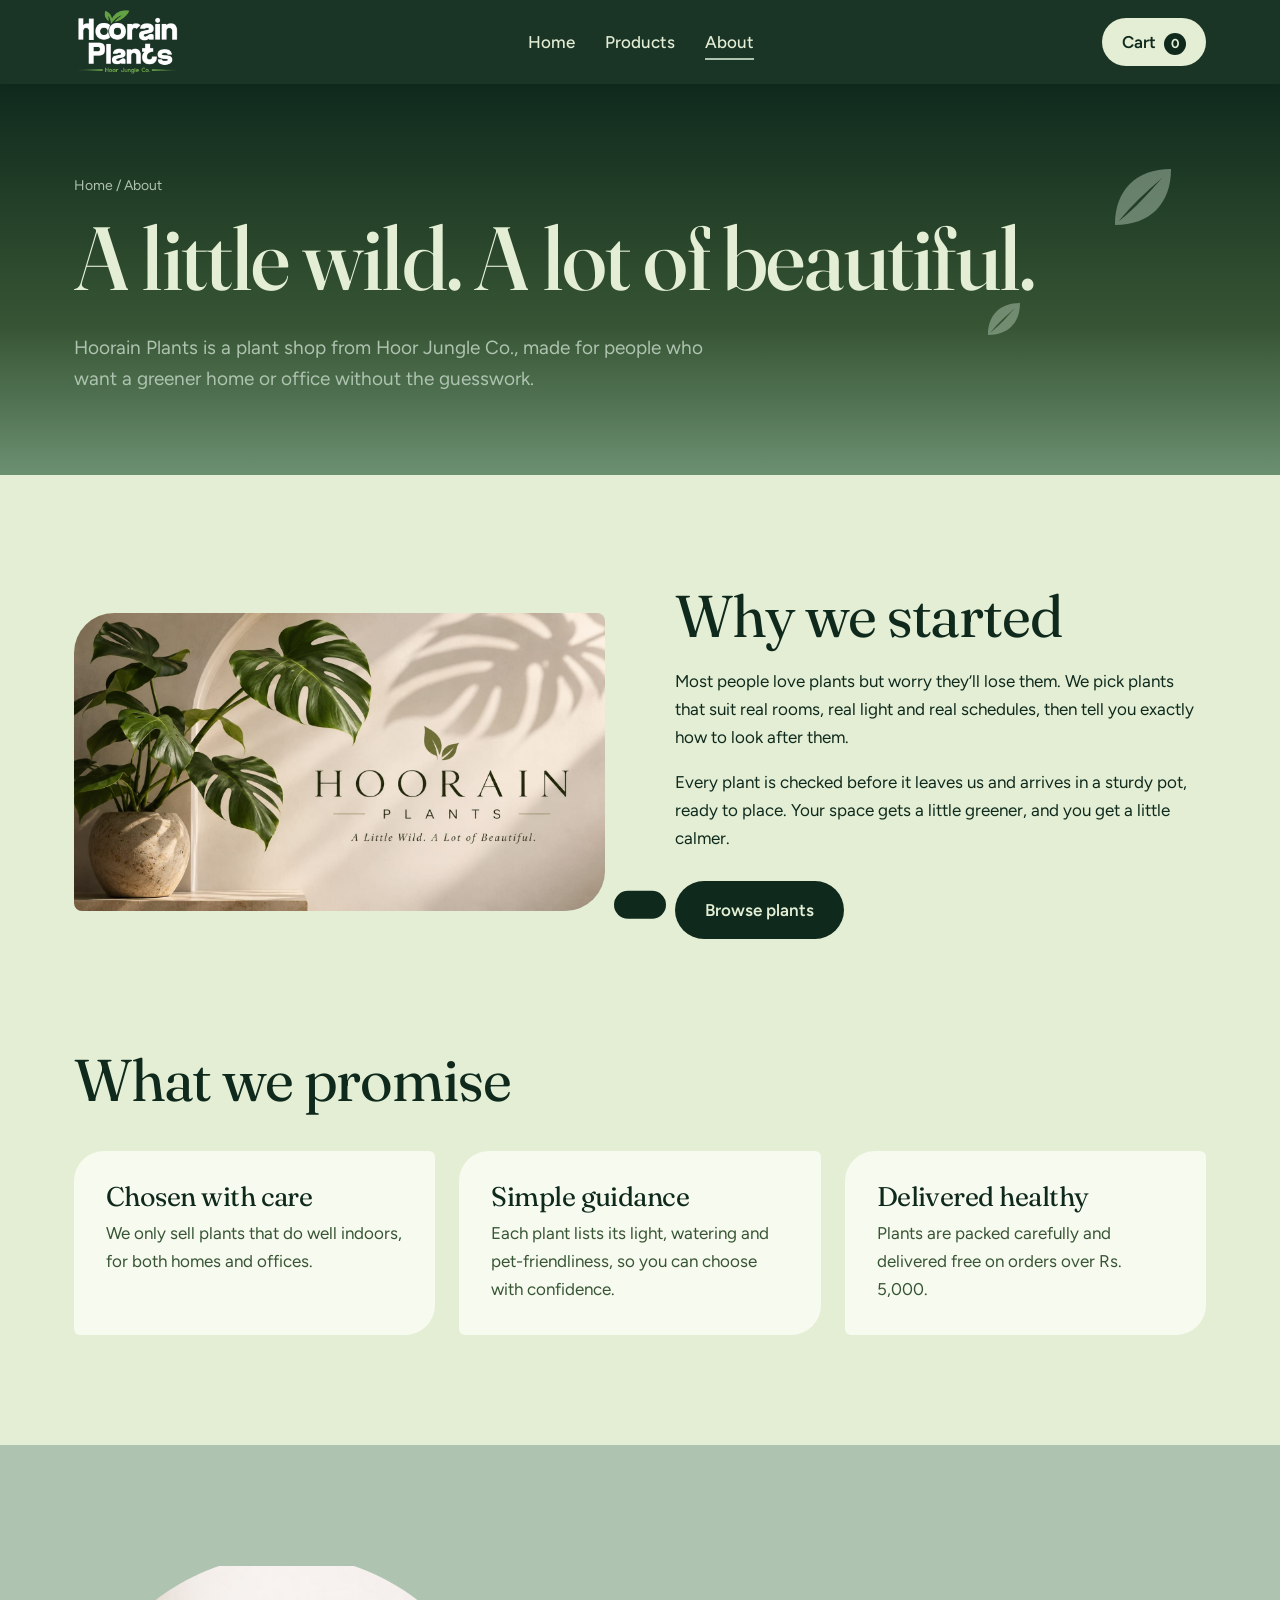
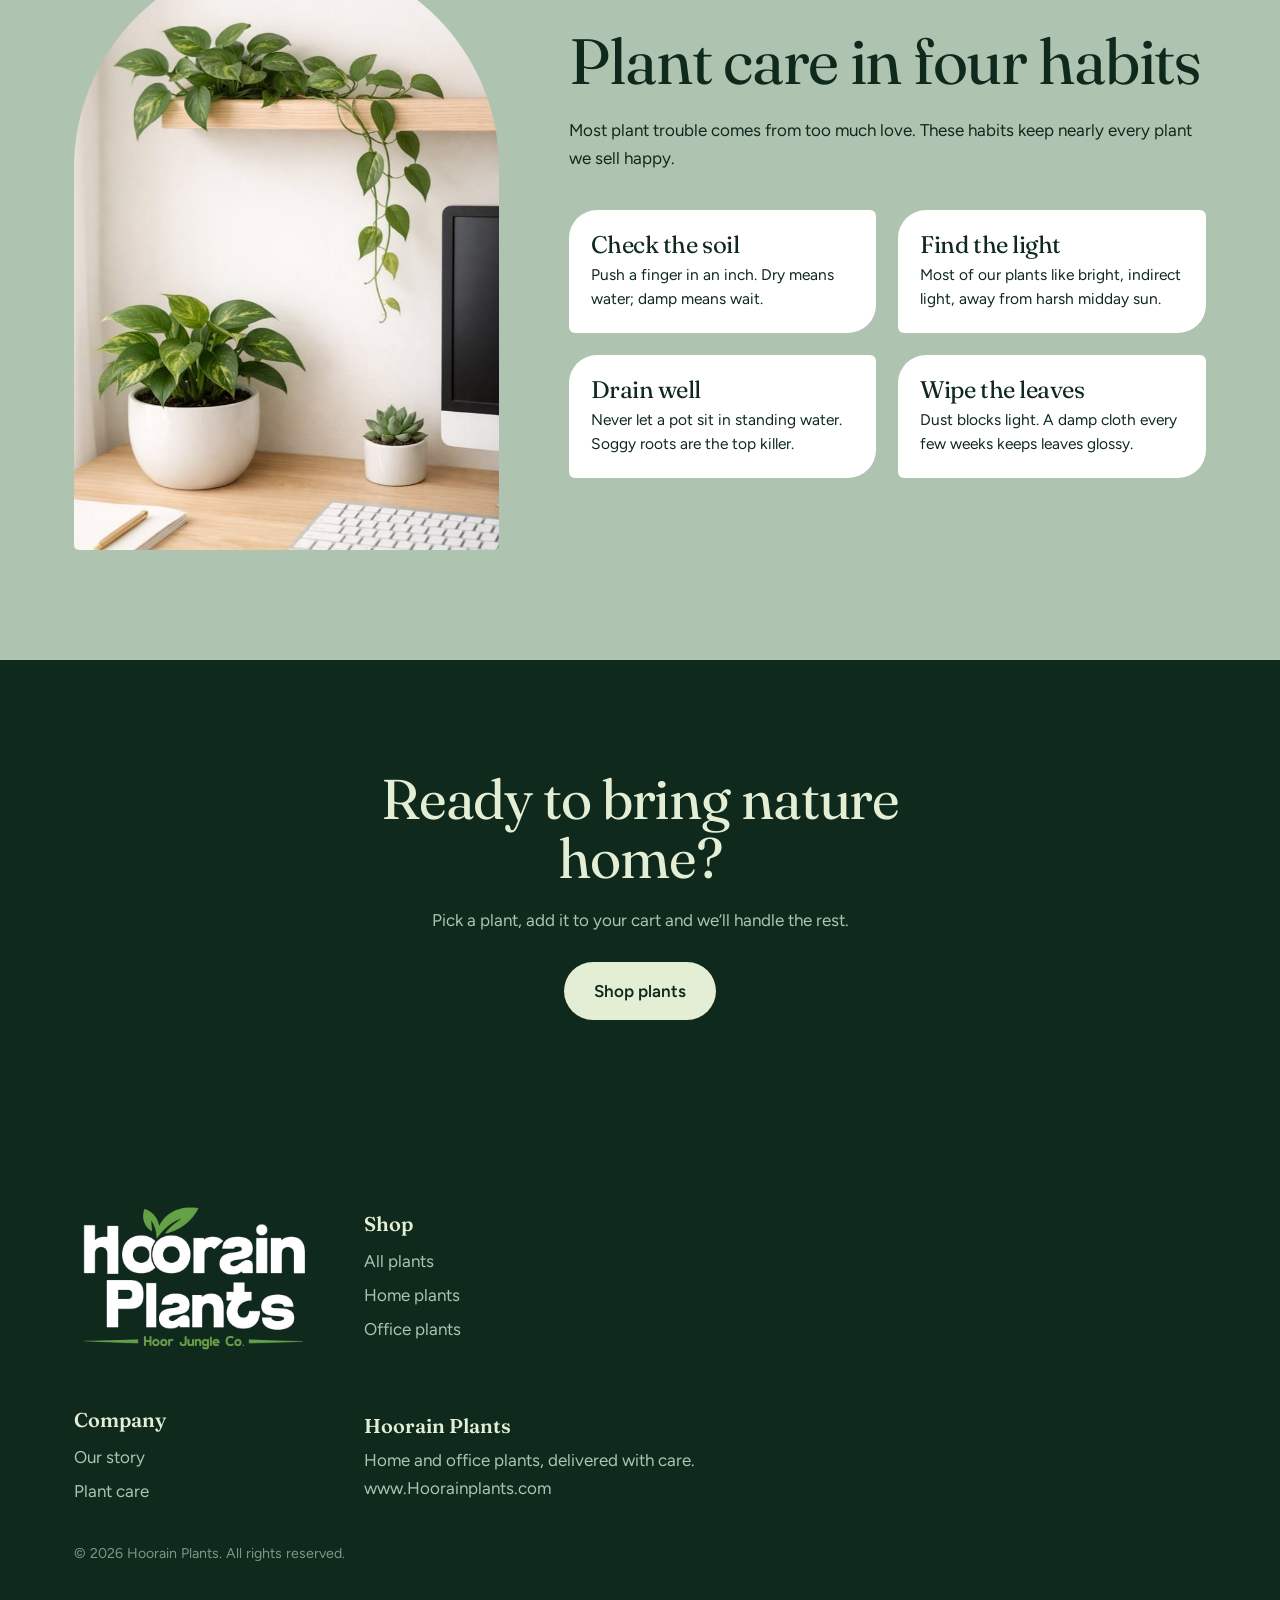
==== about.html @ 61add474 "Something something" ====
<!DOCTYPE html>
<html lang="en"><head><meta charset="utf-8"><meta name="viewport" content="width=device-width, initial-scale=1">
<title>About – Hoorain Plants</title><meta name="description" content="Hoorain Plants sells beautiful home and office plants. A little wild, a lot of beautiful.">
<link rel="preconnect" href="https://fonts.googleapis.com"><link href="https://fonts.googleapis.com/css2?family=Fraunces:ital,opsz,wght@0,9..144,400;0,9..144,600;1,9..144,400;1,9..144,500&family=Figtree:wght@400;500;600&display=swap" rel="stylesheet">
<link rel="icon" href="images/favicon.png"><link rel="stylesheet" href="css/style.css"></head><body>
<svg width="0" height="0" style="position:absolute"><symbol id="lf" viewBox="0 0 40 40"><path fill="currentColor" fill-rule="evenodd" d="M4 36C4 16 16 4 36 4c0 20-12 32-32 32zM6 34C14 24 22 17 31 9c-8 9-15 17-25 25z"/></symbol></svg>
<nav><div class="wrap"><a class="logo" href="index.html" aria-label="Hoorain Plants home"><img src="images/logo.png" alt="Hoorain Plants, Hoor Jungle Co."></a><div class="links"><a href="index.html">Home</a><a href="products.html">Products</a><a href="about.html" class=on>About</a></div><button class="cartbtn" id="cartBtn" aria-label="Open cart">Cart<b id="count">0</b></button></div></nav>
<header class="phead"><div class="wrap"><div class="crumb">Home / About</div><h1><span class="w"><span style="--i:0">A</span></span> <span class="w"><span style="--i:1">little</span></span> <span class="w"><span style="--i:2">wild.</span></span> <span class="w"><span style="--i:3">A</span></span> <span class="w"><span style="--i:4">lot</span></span> <span class="w"><span style="--i:5">of</span></span> <span class="w"><span style="--i:6">beautiful.</span></span></h1><p>Hoorain Plants is a plant shop from Hoor Jungle Co., made for people who want a greener home or office without the guesswork.</p><svg class="leaf" viewBox="0 0 40 40"><use href="#lf"/></svg><svg class="leaf" viewBox="0 0 40 40"><use href="#lf"/></svg></div></header>
<section><div class="wrap story"><img src="images/about-banner.jpg" alt="Monstera in a stone pot beside the Hoorain Plants wordmark"><div><h2>Why we started</h2><p>Most people love plants but worry they’ll lose them. We pick plants that suit real rooms, real light and real schedules, then tell you exactly how to look after them.</p><p>Every plant is checked before it leaves us and arrives in a sturdy pot, ready to place. Your space gets a little greener, and you get a little calmer.</p><a class="btn" href="products.html" style="margin-top:12px">Browse plants</a></div></div></section>
<section style="padding-top:0"><div class="wrap"><div class="sec-h"><h2>What we promise</h2></div><div class="vals"><div><h3>Chosen with care</h3><p>We only sell plants that do well indoors, for both homes and offices.</p></div><div><h3>Simple guidance</h3><p>Each plant lists its light, watering and pet-friendliness, so you can choose with confidence.</p></div><div><h3>Delivered healthy</h3><p>Plants are packed carefully and delivered free on orders over Rs. 5,000.</p></div></div></div></section>
<section class="why" id="care"><div class="wrap"><div class="tall"><img id="par" src="images/desk.jpg" alt="Trailing plant above a tidy desk"></div><div><h2>Plant care in four habits</h2><p>Most plant trouble comes from too much love. These habits keep nearly every plant we sell happy.</p>
<div class="fx"><div><h3>Check the soil</h3><p>Push a finger in an inch. Dry means water; damp means wait.</p></div><div><h3>Find the light</h3><p>Most of our plants like bright, indirect light, away from harsh midday sun.</p></div><div><h3>Drain well</h3><p>Never let a pot sit in standing water. Soggy roots are the top killer.</p></div><div><h3>Wipe the leaves</h3><p>Dust blocks light. A damp cloth every few weeks keeps leaves glossy.</p></div></div></div></div></section>
<section class="band"><div class="wrap"><h2>Ready to bring nature home?</h2><p>Pick a plant, add it to your cart and we’ll handle the rest.</p><a class="btn" href="products.html">Shop plants</a></div></section>
<footer><div class="wrap cols"><img src="images/logo.png" alt="Hoorain Plants, Hoor Jungle Co."><div><h4>Shop</h4><a href="products.html">All plants</a><a href="products.html?f=Home">Home plants</a><a href="products.html?f=Office">Office plants</a></div><div><h4>Company</h4><a href="about.html">Our story</a><a href="about.html#care">Plant care</a></div><div><h4>Hoorain Plants</h4>Home and office plants, delivered with care.<br>www.Hoorainplants.com</div></div><div class="wrap"><small style="display:block;margin-top:34px;opacity:.7">© 2026 Hoorain Plants. All rights reserved.</small></div></footer>
<script src="js/app.js"></script></body></html>
---- css/style.css ----
:root{--ink:#0F2A1D;--fern:#375534;--sage:#6B9071;--mist:#AEC3B0;--cream:#E3EED4;--bg:#E3EED4;--tx:#0F2A1D;--card:#F7FAEE;--line:rgba(15,42,29,.14);--serif:'Fraunces',Georgia,serif;--sans:'Figtree',system-ui,sans-serif;box-sizing:border-box;padding-top:env(safe-area-inset-top,0px);padding-bottom:env(safe-area-inset-bottom,0px)}
*,*::before,*::after{box-sizing:inherit}html{scroll-behavior:smooth;scroll-padding-top:calc(76px + env(safe-area-inset-top,0px))}
body{margin:0;background:var(--bg);color:var(--tx);font:400 17px/1.65 var(--sans);overflow-x:hidden}
img{max-width:100%;display:block}button{font:inherit;cursor:pointer;border:0;color:inherit}a{color:inherit;text-decoration:none}
:focus-visible{outline:3px solid var(--sage);outline-offset:3px}
h1,h2,h3{font-family:var(--serif);font-weight:400;line-height:1.05;margin:0;letter-spacing:-.02em}
.wrap{max-width:1180px;margin:0 auto;padding:0 24px}
nav{position:sticky;top:env(safe-area-inset-top,0px);z-index:30;background:color-mix(in srgb,var(--bg) 82%,transparent);backdrop-filter:blur(14px);border-bottom:1px solid var(--line)}
nav .wrap{display:flex;align-items:center;justify-content:space-between;height:72px}
.logo{display:flex;align-items:center;gap:10px;font:600 21px var(--serif)}.logo svg{width:30px;transform-origin:50% 100%;animation:sway 5s ease-in-out infinite}
@keyframes sway{50%{transform:rotate(9deg)}}
.links{display:flex;gap:30px;font-weight:500}.links a{position:relative}.links a::after{content:"";position:absolute;left:0;bottom:-4px;height:2px;width:100%;background:var(--sage);transform:scaleX(0);transform-origin:left;transition:transform .35s}.links a:hover::after{transform:scaleX(1)}
.cartbtn{position:relative;background:var(--ink);color:var(--cream);padding:10px 20px;border-radius:99px;font-weight:600}
.cartbtn b{display:inline-grid;place-items:center;min-width:22px;height:22px;margin-left:8px;border-radius:99px;background:var(--cream);color:var(--ink);font-size:13px}
.bump{animation:bump .5s}@keyframes bump{40%{transform:scale(1.18)}}
.hero{position:relative;padding:56px 0 90px;overflow:hidden}
.hero .wrap{display:grid;grid-template-columns:1.05fr .95fr;gap:40px;align-items:center}
h1{font-size:clamp(54px,8.4vw,112px);font-weight:500}h1 i{color:var(--sage);font-weight:400}
h1 .w{display:inline-block;overflow:hidden;vertical-align:bottom;padding-bottom:.1em}h1 .w span{display:inline-block;transform:translateY(105%);animation:rise 1s cubic-bezier(.2,.8,.2,1) forwards;animation-delay:calc(var(--i)*.14s + .2s)}
@keyframes rise{to{transform:none}}
.sub{font:italic 400 clamp(20px,2.4vw,27px)/1.35 var(--serif);color:var(--sage);margin:22px 0 32px;opacity:0;animation:fade 1s .9s forwards}
@keyframes fade{to{opacity:1}}
.btns{display:flex;gap:14px;flex-wrap:wrap;opacity:0;animation:fade 1s 1.2s forwards}
.btn{display:inline-block;padding:15px 30px;border-radius:99px;font-weight:600;background:var(--ink);color:var(--cream);transition:transform .3s,background .3s}.btn:hover{transform:translateY(-3px);background:var(--fern)}
.btn.o{background:none;color:var(--tx);box-shadow:inset 0 0 0 1.5px var(--ink)}
.art{position:relative;height:620px;--px:0;--py:0}
.arch{position:absolute;right:0;top:0;width:78%;height:100%;border-radius:999px 999px 28px 28px;overflow:hidden;background:var(--mist);transform:translate(calc(var(--px)*-10px),calc(var(--py)*-10px));transition:transform .4s;animation:grow 1.4s cubic-bezier(.2,.8,.2,1) both}
@keyframes grow{from{clip-path:inset(100% 0 0 0)}to{clip-path:inset(0)}}
.arch img{width:100%;height:100%;object-fit:cover;animation:kb 18s ease-in-out infinite alternate}@keyframes kb{to{transform:scale(1.12)}}
.petal{position:absolute;left:0;bottom:34px;width:46%;aspect-ratio:1;border-radius:0 70% 0 70%;overflow:hidden;border:6px solid var(--bg);box-shadow:0 24px 50px rgba(15,42,29,.28);transform:translate(calc(var(--px)*16px),calc(var(--py)*14px));transition:transform .4s;animation:pop 1.2s .8s cubic-bezier(.3,1.4,.4,1) both}
@keyframes pop{from{transform:scale(.3) rotate(-25deg);opacity:0}}
.petal img{width:100%;height:100%;object-fit:cover}
.leaf{position:absolute;width:46px;color:var(--sage);animation:drift 7s ease-in-out infinite}.leaf:nth-of-type(3){right:6%;top:8%}.leaf:nth-of-type(4){left:14%;top:22%;width:30px;animation-delay:-3s;color:var(--fern)}.leaf:nth-of-type(5){right:-2%;bottom:20%;width:34px;animation-delay:-5s;color:var(--mist)}
@keyframes drift{0%,100%{transform:translateY(0) rotate(-12deg)}50%{transform:translateY(-26px) rotate(18deg)}}
.chip{position:absolute;right:-6px;bottom:90px;background:var(--card);padding:12px 18px;border-radius:18px;box-shadow:0 14px 34px rgba(15,42,29,.16);font-weight:600;font-size:15px;animation:drift 6s ease-in-out infinite reverse}
.chip small{display:block;font-weight:400;color:var(--sage)}
.marq{background:var(--ink);color:var(--cream);overflow:hidden;padding:18px 0;white-space:nowrap}
.marq div{display:inline-flex;gap:46px;animation:scroll 34s linear infinite;font:italic 400 26px var(--serif)}.marq:hover div{animation-play-state:paused}
@keyframes scroll{to{transform:translateX(-50%)}}
section{padding:110px 0}
.why{background:var(--mist)}
.why .wrap{display:grid;grid-template-columns:.8fr 1.2fr;gap:70px;align-items:center}
.tall{border-radius:999px 999px 24px 24px;overflow:hidden;aspect-ratio:3/4.2;position:relative}.tall img{width:100%;height:112%;object-fit:cover;will-change:transform}
.why h2{font-size:clamp(40px,5vw,66px);margin-bottom:22px}.why p{max-width:60ch}
.fx{display:grid;grid-template-columns:1fr 1fr;gap:22px;margin-top:38px}
.fx div{padding:22px;border-radius:28px 6px 28px 6px;background:#fff;transition:transform .4s,background .4s}.fx div:hover{transform:rotate(-1.5deg) translateY(-5px);background:var(--mist)}
.fx h3{font-size:24px;margin-bottom:6px}.fx p{margin:0;font-size:15.5px;line-height:1.55}
.note{font-size:13px;color:var(--fern);margin-top:20px}
.shophead{display:flex;justify-content:space-between;align-items:end;gap:24px;flex-wrap:wrap;margin-bottom:44px}
.shophead h2{font-size:clamp(40px,5vw,66px)}.tabs{display:flex;gap:8px;background:var(--card);padding:6px;border-radius:99px;box-shadow:inset 0 0 0 1px var(--line)}
.tabs button{padding:10px 24px;border-radius:99px;background:none;font-weight:600;transition:.3s}.tabs button[aria-pressed=true]{background:var(--ink);color:var(--cream)}
.grid{display:grid;grid-template-columns:repeat(auto-fill,minmax(250px,1fr));gap:26px}
.card{background:var(--card);border-radius:30px;padding:14px 14px 20px;box-shadow:0 0 0 1px var(--line);opacity:0;transform:translateY(40px) scale(.96);transition:opacity .7s,transform .7s,box-shadow .4s}
.card.in{opacity:1;transform:none;transition-delay:calc(var(--d)*80ms)}.card.in:hover{transform:translateY(-8px);box-shadow:0 30px 50px -20px rgba(15,42,29,.35)}
.card .ph{aspect-ratio:1;border-radius:22px 22px 80px 22px;overflow:hidden;background:var(--mist)}.card img{width:100%;height:100%;object-fit:cover;transition:transform .8s}.card:hover img{transform:scale(1.09) rotate(1.2deg)}
.meta{padding:16px 8px 0}.tag{display:inline-block;font-size:13px;padding:2px 12px;border-radius:99px;background:var(--cream);color:var(--fern);font-weight:600}
.card h3{font-size:25px;margin:10px 0 4px}.card p{margin:0;color:var(--sage);font-size:15px;line-height:1.45;min-height:44px}
.buy{display:flex;align-items:center;justify-content:space-between;margin-top:16px}.price{font:600 22px var(--serif)}
.add{background:var(--ink);color:var(--cream);padding:10px 20px;border-radius:99px;font-weight:600;transition:.3s}.add:hover{background:var(--fern)}.add.ok{background:var(--sage)}
.care{background:var(--fern);color:var(--cream);text-align:center}.care h2{font-size:clamp(36px,4.6vw,60px);max-width:16ch;margin:0 auto 18px}.care p{max-width:56ch;margin:0 auto 30px;color:var(--mist)}
.care .btn{background:var(--cream);color:var(--ink)}
footer{background:var(--ink);color:var(--mist);padding:70px 0 40px}footer .wrap{display:grid;grid-template-columns:auto 1fr;gap:50px;align-items:center}
footer img{width:230px;border-radius:26px 6px 26px 6px}footer h3{color:var(--cream);font-size:30px;margin-bottom:8px}footer small{display:block;margin-top:26px;opacity:.7}
.veil{position:fixed;inset:0;background:rgba(15,42,29,.5);opacity:0;pointer-events:none;transition:.4s;z-index:40}.veil.on{opacity:1;pointer-events:auto}
.drawer{position:fixed;top:0;right:0;height:100%;width:min(440px,100%);background:var(--bg);z-index:50;transform:translateX(105%);transition:transform .55s cubic-bezier(.2,.8,.2,1);display:flex;flex-direction:column;padding:calc(24px + env(safe-area-inset-top,0px)) 24px calc(24px + env(safe-area-inset-bottom,0px))}.drawer.on{transform:none}
.drawer header{display:flex;justify-content:space-between;align-items:center}.drawer h2{font-size:34px}.x{background:var(--card);width:40px;height:40px;border-radius:50%;font-size:20px}
.lines{flex:1;overflow:auto;margin:18px 0}.line{display:grid;grid-template-columns:70px 1fr auto;gap:14px;align-items:center;padding:12px 0;border-bottom:1px solid var(--line);animation:fade .4s both}
.line img{width:70px;height:70px;object-fit:cover;border-radius:16px}.line b{display:block;font-family:var(--serif);font-size:19px}
.qty{display:inline-flex;align-items:center;gap:10px;margin-top:4px}.qty button{width:28px;height:28px;border-radius:50%;background:var(--card);box-shadow:inset 0 0 0 1px var(--line)}
.empty{text-align:center;color:var(--sage);padding:60px 10px}.empty svg{width:70px;animation:sway 4s infinite}
.bar{height:8px;border-radius:9px;background:var(--card);overflow:hidden;margin:6px 0 16px}.bar i{display:block;height:100%;background:var(--sage);transition:width .6s}
.tot{display:flex;justify-content:space-between;font:600 24px var(--serif);margin-bottom:14px}.drawer .btn{width:100%;text-align:center}
.drawer input,.drawer textarea{width:100%;padding:14px 16px;margin-bottom:12px;border-radius:16px;border:1px solid var(--line);background:var(--card);color:var(--tx);font:inherit}
.toast{position:fixed;left:50%;bottom:calc(26px + env(safe-area-inset-bottom,0px));transform:translate(-50%,160%);background:var(--ink);color:var(--cream);padding:14px 26px;border-radius:99px;z-index:60;transition:transform .5s cubic-bezier(.3,1.4,.4,1)}.toast.on{transform:translate(-50%,0)}
@media(max-width:860px){.links{display:none}.hero .wrap,.why .wrap,footer .wrap{grid-template-columns:1fr}.art{height:460px}section{padding:76px 0}.tall{max-width:380px}}
@media(prefers-reduced-motion:reduce){*,*::before,*::after{animation-duration:.01ms!important;animation-iteration-count:1!important;transition-duration:.01ms!important}h1 .w span{transform:none}.sub,.btns{opacity:1}.card{opacity:1;transform:none}}

.phead{background:linear-gradient(180deg,#0F2A1D 0%,#375534 62%,#6B9071 100%);color:var(--cream);padding:90px 0 80px;position:relative;overflow:hidden}
.phead h1{font-size:clamp(46px,7vw,92px)}.phead p{max-width:56ch;color:var(--mist);font-size:19px;margin:18px 0 0}
.phead .leaf{color:var(--mist);right:8%;top:20%;width:70px;opacity:.5}.phead .leaf+.leaf{right:20%;top:55%;width:40px;left:auto}
.crumb{font-size:14px;color:var(--mist);margin-bottom:14px}
.tool{display:flex;gap:14px;flex-wrap:wrap;align-items:center;justify-content:space-between;margin-bottom:34px}
.tool input,.tool select{padding:13px 20px;border-radius:99px;border:1px solid var(--line);background:var(--card);color:var(--tx);font:inherit;min-width:220px}
.badges{display:flex;gap:6px;flex-wrap:wrap;margin:12px 0 0}.badges span{font-size:12.5px;padding:3px 10px;border-radius:99px;background:var(--bg);color:var(--fern)}
.none{grid-column:1/-1;text-align:center;color:var(--fern);padding:60px 0}
.cats{display:grid;grid-template-columns:1fr 1fr;gap:26px}.cat{position:relative;border-radius:40px 8px 40px 8px;overflow:hidden;aspect-ratio:16/10;color:var(--cream);display:flex;align-items:flex-end;padding:30px}
.cat img{position:absolute;inset:0;width:100%;height:100%;object-fit:cover;transition:transform 1s}.cat:hover img{transform:scale(1.08)}
.cat::after{content:"";position:absolute;inset:0;background:linear-gradient(0deg,rgba(15,42,29,.85),transparent 60%)}.cat div{position:relative;z-index:1}.cat h3{font-size:38px}.cat p{margin:4px 0 0;color:var(--cream)}
.sec-h{display:flex;justify-content:space-between;align-items:end;gap:20px;flex-wrap:wrap;margin-bottom:40px}.sec-h h2{font-size:clamp(36px,4.6vw,60px)}.sec-h a{font-weight:600;border-bottom:2px solid var(--sage)}
.story{display:grid;grid-template-columns:1fr 1fr;gap:70px;align-items:center}.story img{border-radius:40px 8px 40px 8px;width:100%}.story h2{font-size:clamp(36px,4.6vw,60px);margin-bottom:20px}.story p{max-width:58ch}
.vals{display:grid;grid-template-columns:repeat(3,1fr);gap:24px}.vals div{background:var(--card);padding:32px;border-radius:30px 6px 30px 6px;transition:transform .4s}.vals div:hover{transform:translateY(-8px)}.vals h3{font-size:27px;margin-bottom:8px}.vals p{margin:0;color:var(--fern)}
.band{background:var(--ink);color:var(--cream);text-align:center}.band h2{font-size:clamp(34px,4.4vw,56px);max-width:18ch;margin:0 auto 18px}.band p{color:var(--mist);max-width:56ch;margin:0 auto 28px}.band .btn{background:var(--cream);color:var(--ink)}
.cols{display:grid;grid-template-columns:auto 1fr 1fr 1fr;gap:50px}footer a{display:block;padding:3px 0}footer a:hover{color:var(--cream)}footer h4{color:var(--cream);font:600 20px var(--serif);margin:0 0 8px}
.links a.on::after{transform:scaleX(1)}
@media(max-width:860px){.cats,.story,.vals,.cols{grid-template-columns:1fr}.links{display:flex;gap:16px;font-size:15px}.logo span{display:none}}

nav{background:rgba(15,42,29,.95);border-bottom:0;color:var(--cream)}nav .wrap{height:84px}
.logo img{height:70px;width:auto;transition:transform .4s}.logo:hover img{transform:scale(1.05) rotate(-1.5deg)}
.links a::after{background:var(--mist)}nav .cartbtn{background:var(--cream);color:var(--ink)}nav .cartbtn b{background:var(--ink);color:var(--cream)}
html{scroll-padding-top:96px}footer img{width:240px;border-radius:0}
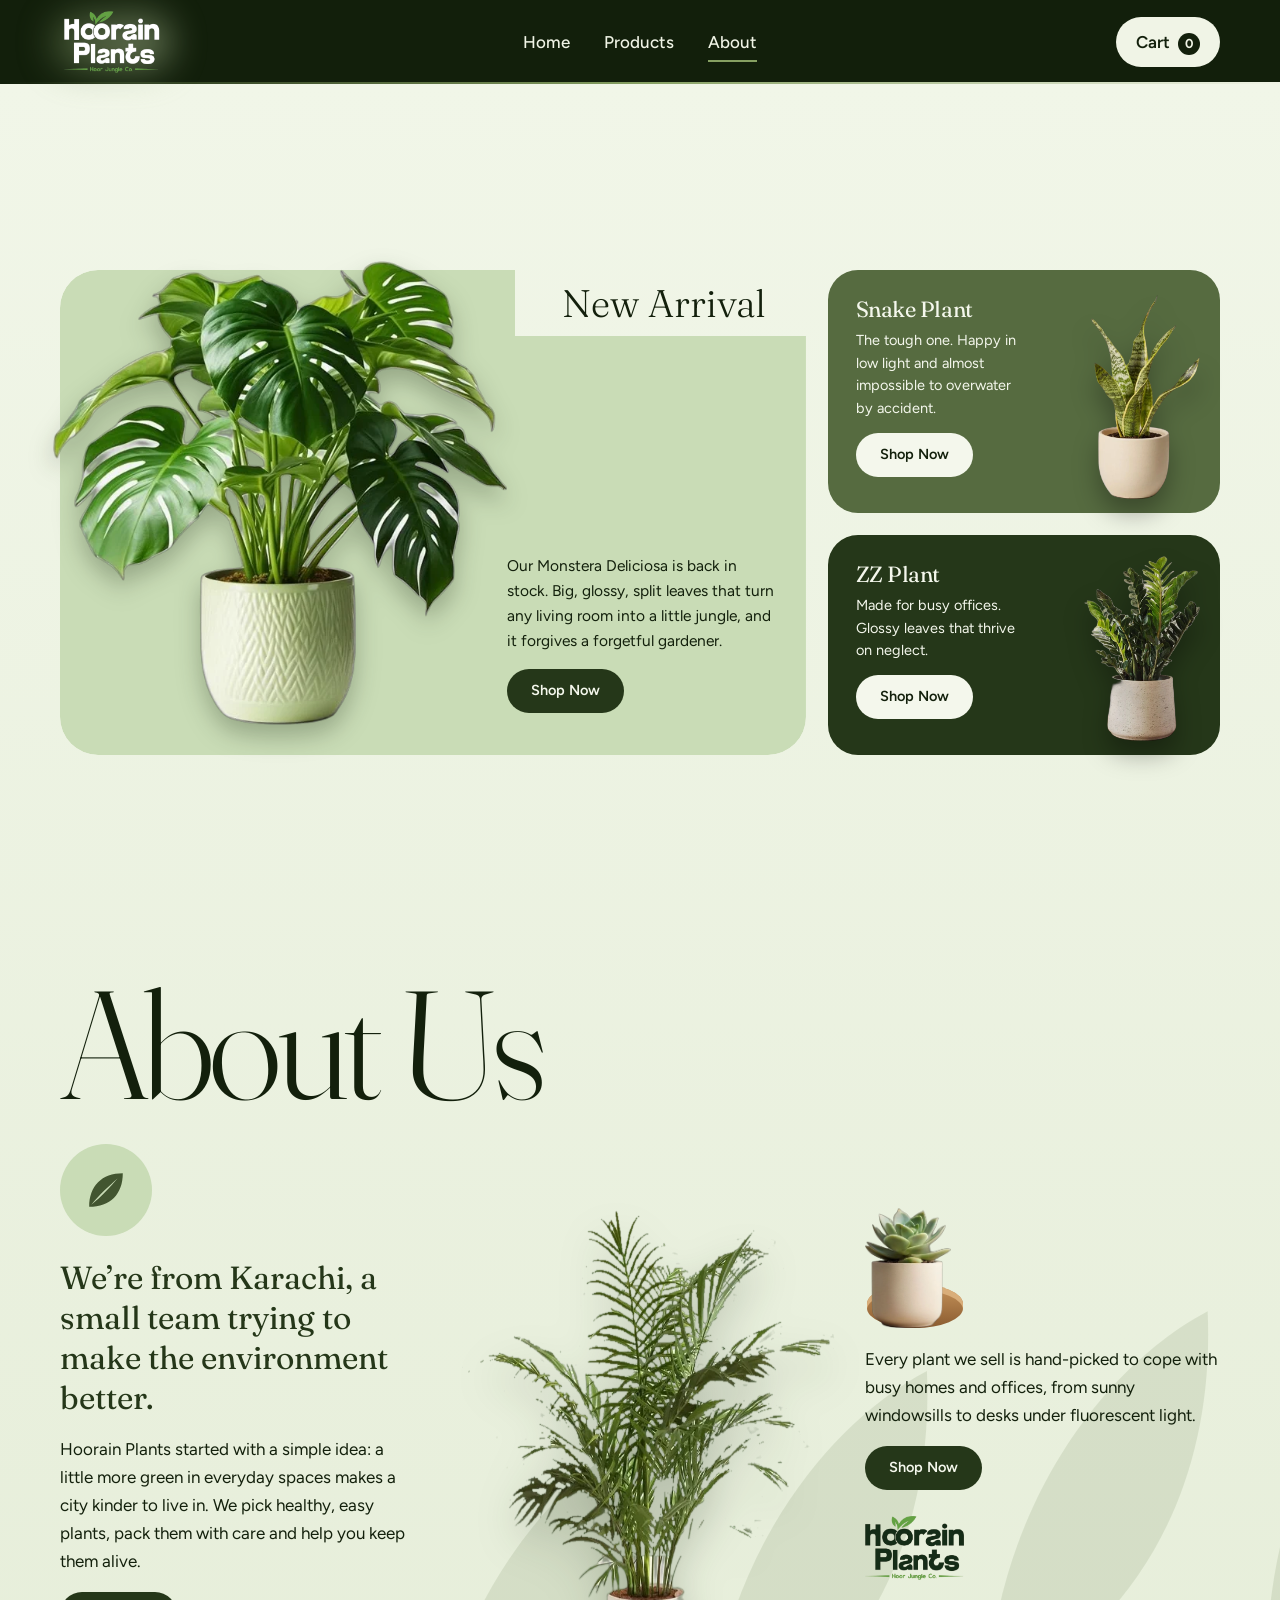
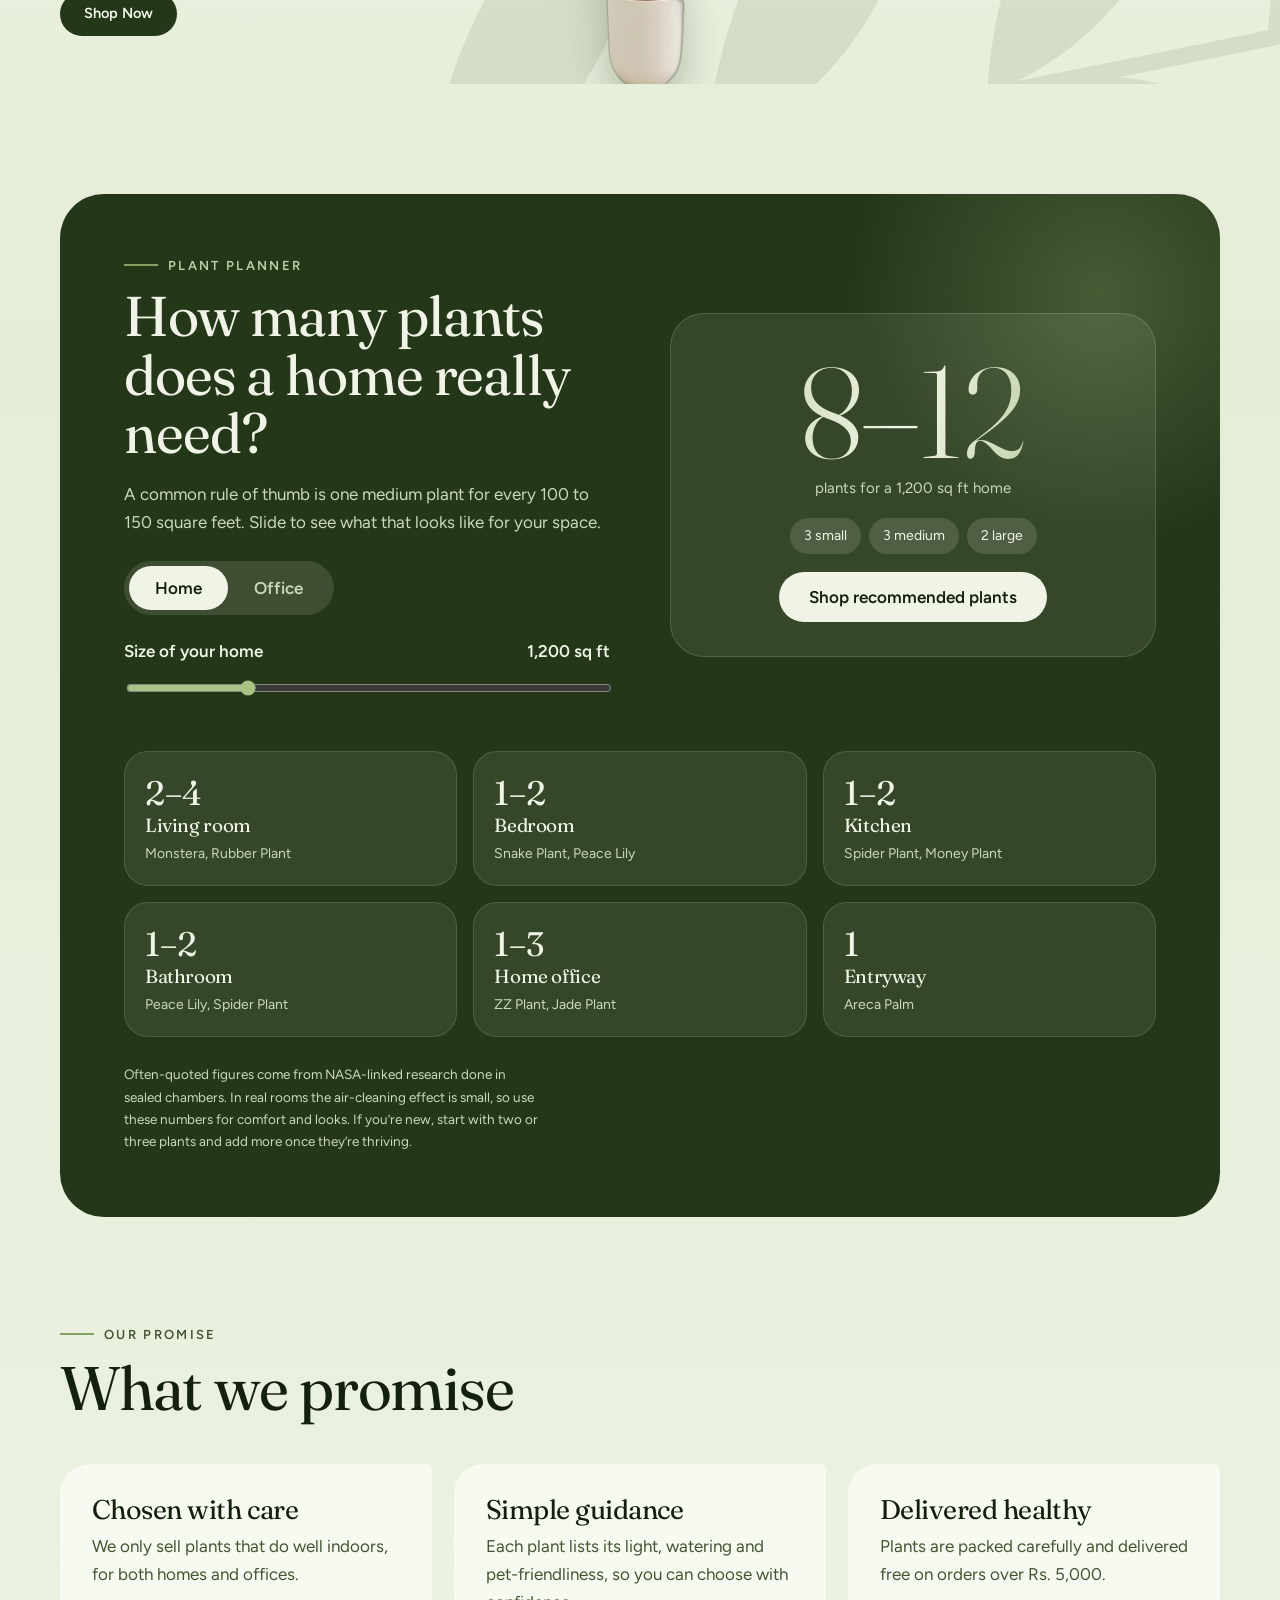
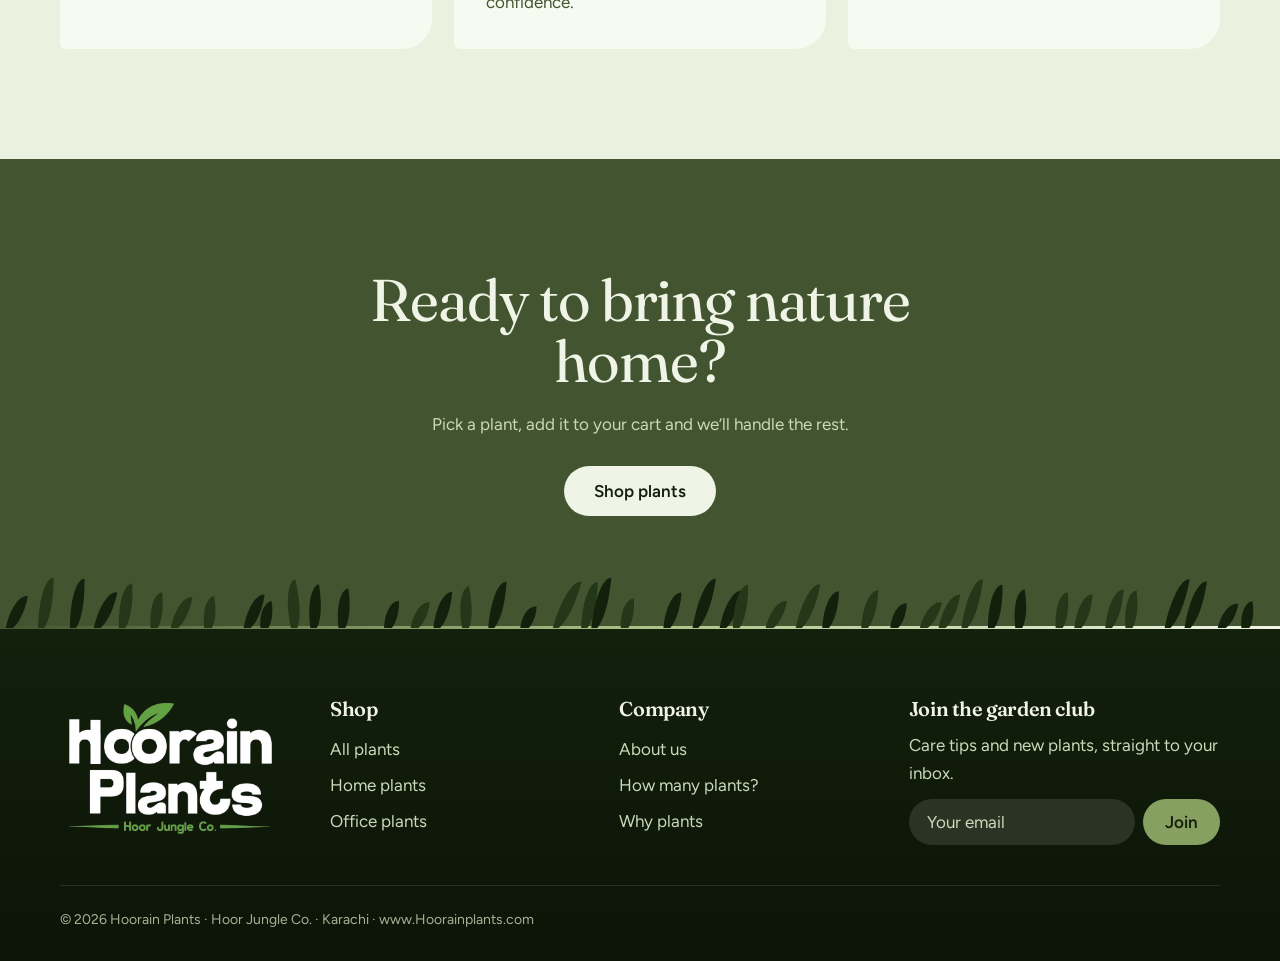
==== commit dfc79e20: "Something" ====
--- a/about.html
+++ b/about.html
@@ -1,15 +1,22 @@
 <!DOCTYPE html>
-<html lang="en"><head><meta charset="utf-8"><meta name="viewport" content="width=device-width, initial-scale=1">
-<title>About – Hoorain Plants</title><meta name="description" content="Hoorain Plants sells beautiful home and office plants. A little wild, a lot of beautiful.">
-<link rel="preconnect" href="https://fonts.googleapis.com"><link href="https://fonts.googleapis.com/css2?family=Fraunces:ital,opsz,wght@0,9..144,400;0,9..144,600;1,9..144,400;1,9..144,500&family=Figtree:wght@400;500;600&display=swap" rel="stylesheet">
-<link rel="icon" href="images/favicon.png"><link rel="stylesheet" href="css/style.css"></head><body>
-<svg width="0" height="0" style="position:absolute"><symbol id="lf" viewBox="0 0 40 40"><path fill="currentColor" fill-rule="evenodd" d="M4 36C4 16 16 4 36 4c0 20-12 32-32 32zM6 34C14 24 22 17 31 9c-8 9-15 17-25 25z"/></symbol></svg>
-<nav><div class="wrap"><a class="logo" href="index.html" aria-label="Hoorain Plants home"><img src="images/logo.png" alt="Hoorain Plants, Hoor Jungle Co."></a><div class="links"><a href="index.html">Home</a><a href="products.html">Products</a><a href="about.html" class=on>About</a></div><button class="cartbtn" id="cartBtn" aria-label="Open cart">Cart<b id="count">0</b></button></div></nav>
-<header class="phead"><div class="wrap"><div class="crumb">Home / About</div><h1><span class="w"><span style="--i:0">A</span></span> <span class="w"><span style="--i:1">little</span></span> <span class="w"><span style="--i:2">wild.</span></span> <span class="w"><span style="--i:3">A</span></span> <span class="w"><span style="--i:4">lot</span></span> <span class="w"><span style="--i:5">of</span></span> <span class="w"><span style="--i:6">beautiful.</span></span></h1><p>Hoorain Plants is a plant shop from Hoor Jungle Co., made for people who want a greener home or office without the guesswork.</p><svg class="leaf" viewBox="0 0 40 40"><use href="#lf"/></svg><svg class="leaf" viewBox="0 0 40 40"><use href="#lf"/></svg></div></header>
-<section><div class="wrap story"><img src="images/about-banner.jpg" alt="Monstera in a stone pot beside the Hoorain Plants wordmark"><div><h2>Why we started</h2><p>Most people love plants but worry they’ll lose them. We pick plants that suit real rooms, real light and real schedules, then tell you exactly how to look after them.</p><p>Every plant is checked before it leaves us and arrives in a sturdy pot, ready to place. Your space gets a little greener, and you get a little calmer.</p><a class="btn" href="products.html" style="margin-top:12px">Browse plants</a></div></div></section>
-<section style="padding-top:0"><div class="wrap"><div class="sec-h"><h2>What we promise</h2></div><div class="vals"><div><h3>Chosen with care</h3><p>We only sell plants that do well indoors, for both homes and offices.</p></div><div><h3>Simple guidance</h3><p>Each plant lists its light, watering and pet-friendliness, so you can choose with confidence.</p></div><div><h3>Delivered healthy</h3><p>Plants are packed carefully and delivered free on orders over Rs. 5,000.</p></div></div></div></section>
-<section class="why" id="care"><div class="wrap"><div class="tall"><img id="par" src="images/desk.jpg" alt="Trailing plant above a tidy desk"></div><div><h2>Plant care in four habits</h2><p>Most plant trouble comes from too much love. These habits keep nearly every plant we sell happy.</p>
-<div class="fx"><div><h3>Check the soil</h3><p>Push a finger in an inch. Dry means water; damp means wait.</p></div><div><h3>Find the light</h3><p>Most of our plants like bright, indirect light, away from harsh midday sun.</p></div><div><h3>Drain well</h3><p>Never let a pot sit in standing water. Soggy roots are the top killer.</p></div><div><h3>Wipe the leaves</h3><p>Dust blocks light. A damp cloth every few weeks keeps leaves glossy.</p></div></div></div></div></section>
-<section class="band"><div class="wrap"><h2>Ready to bring nature home?</h2><p>Pick a plant, add it to your cart and we’ll handle the rest.</p><a class="btn" href="products.html">Shop plants</a></div></section>
-<footer><div class="wrap cols"><img src="images/logo.png" alt="Hoorain Plants, Hoor Jungle Co."><div><h4>Shop</h4><a href="products.html">All plants</a><a href="products.html?f=Home">Home plants</a><a href="products.html?f=Office">Office plants</a></div><div><h4>Company</h4><a href="about.html">Our story</a><a href="about.html#care">Plant care</a></div><div><h4>Hoorain Plants</h4>Home and office plants, delivered with care.<br>www.Hoorainplants.com</div></div><div class="wrap"><small style="display:block;margin-top:34px;opacity:.7">© 2026 Hoorain Plants. All rights reserved.</small></div></footer>
+<html lang="en"><head><meta charset="utf-8"><meta name="viewport" content="width=device-width, initial-scale=1, viewport-fit=cover"><meta name="theme-color" content="#13200C">
+<title>About – Hoorain Plants</title><meta name="description" content="Hoorain Plants sells beautiful home and office plants from Karachi. A little wild, a lot of beautiful.">
+<link rel="icon" href="images/favicon.png"><link rel="preconnect" href="https://fonts.googleapis.com"><link rel="preconnect" href="https://fonts.gstatic.com" crossorigin><link href="https://fonts.googleapis.com/css2?family=Fraunces:ital,opsz,wght@0,9..144,300;0,9..144,400;0,9..144,500;0,9..144,600;1,9..144,400;1,9..144,500&family=Figtree:wght@400;500;600&display=swap" rel="stylesheet">
+<link rel="stylesheet" href="css/style.css"><script>try{sessionStorage.getItem("hp_seen")||document.documentElement.style.setProperty("--d0","2.1s")}catch(e){}</script></head><body>
+<svg width="0" height="0" style="position:absolute" aria-hidden="true"><defs><symbol id="lf" viewBox="0 0 40 40"><path fill="currentColor" fill-rule="evenodd" d="M4 36C4 16 16 4 36 4c0 20-12 32-32 32zM6 34C14 24 22 17 31 9c-8 9-15 17-25 25z"/></symbol><symbol id="fr" viewBox="0 0 100 200"><g fill="currentColor"><path d="M49 200C47 140 51 80 49 8h2C53 80 49 140 51 200z"/><path d="M50 165C28 159 14 143 10 129C34 133 48 149 50 165Z"/><path d="M50 155C72 149 86 133 90 119C66 123 52 139 50 155Z"/><path d="M50 130C28 124 14 108 10 94C34 98 48 114 50 130Z"/><path d="M50 120C72 114 86 98 90 84C66 88 52 104 50 120Z"/><path d="M50 95C28 89 14 73 10 59C34 63 48 79 50 95Z"/><path d="M50 85C72 79 86 63 90 49C66 53 52 69 50 85Z"/><path d="M50 60C28 54 14 38 10 24C34 28 48 44 50 60Z"/><path d="M50 50C72 44 86 28 90 14C66 18 52 34 50 50Z"/><path d="M50 28C28 22 14 6 10 -8C34 -4 48 12 50 28Z"/><path d="M50 18C72 12 86 -4 90 -18C66 -14 52 2 50 18Z"/></g></symbol></defs></svg>
+<div class="pre" aria-hidden="true"><img src="images/logo-lime.jpg" alt="" style="mix-blend-mode:multiply"></div>
+<nav><div class="wrap nav-in"><a class="logo" href="index.html" aria-label="Hoorain Plants home"><img src="images/logo.png" alt="Hoorain Plants, Hoor Jungle Co."></a><div class="links" id="links"><a href="index.html">Home</a><a href="products.html">Products</a><a href="about.html" class=on>About</a></div><div class="act"><button class="cartbtn" id="cartBtn" aria-label="Open cart">Cart<b id="count">0</b></button><button class="burger" id="burger" aria-label="Menu" aria-expanded="false" aria-controls="links"><i></i><i></i><i></i></button></div></div></nav>
+<main class="sheet" style="border-radius:0;box-shadow:none;padding-top:36px">
+<section style="padding-top:20px"><div class="wrap bento"><article class="b-main rv"><div class="bg"></div><span class="tt">New Arrival</span><img class="pop" src="images/cut/monstera.webp" alt="Monstera Deliciosa"><div class="txt"><p>Our Monstera Deliciosa is back in stock. Big, glossy, split leaves that turn any living room into a little jungle, and it forgives a forgetful gardener.</p><a class="pill dk" href="products.html">Shop Now</a></div></article>
+<aside class="b-side"><article class="b-s a rv"><h3>Snake Plant</h3><p>The tough one. Happy in low light and almost impossible to overwater by accident.</p><div><a class="pill" href="products.html">Shop Now</a></div><img src="images/cut/snake.webp" alt="Snake Plant"></article><article class="b-s b rv"><h3>ZZ Plant</h3><p>Made for busy offices. Glossy leaves that thrive on neglect.</p><div><a class="pill" href="products.html?f=Office">Shop Now</a></div><img src="images/cut/zz.webp" alt="ZZ Plant"></article></aside></div></section>
+<section class="aboutus" id="about"><div class="branch" aria-hidden="true"><svg viewBox="0 0 100 200" style="transform:rotate(78deg);width:100%;height:auto"><use href="#fr"/></svg></div>
+<div class="wrap"><h2 class="big rv">About Us</h2><div class="au"><div class="au-l rv"><div class="au-icon"><svg viewBox="0 0 40 40"><use href="#lf"/></svg></div><p class="lead">We’re from Karachi, a small team trying to make the environment better.</p><p>Hoorain Plants started with a simple idea: a little more green in everyday spaces makes a city kinder to live in. We pick healthy, easy plants, pack them with care and help you keep them alive.</p><a class="pill dk" href="products.html">Shop Now</a></div>
+<div class="au-c"><img src="images/cut/areca.webp" alt="Areca Palm in a white pot"></div>
+<div class="au-r rv"><div class="log"><img src="images/cut/succ.webp" alt="Succulent"><i></i></div><p>Every plant we sell is hand-picked to cope with busy homes and offices, from sunny windowsills to desks under fluorescent light.</p><a class="pill dk" href="products.html">Shop Now</a><br><img class="sig" src="images/logo-dark.png" alt="Hoorain Plants, Hoor Jungle Co."></div></div></div></section>
+<section id="planner"><div class="wrap"><div class="planner rv"><div class="pl"><div><p class="eyebrow" style="color:#BFD1A5">Plant planner</p><h2>How many plants does a home really need?</h2><p>A common rule of thumb is one medium plant for every 100 to 150 square feet. Slide to see what that looks like for your space.</p><div class="seg" role="group" aria-label="Space type"><button data-m="home" aria-pressed="true">Home</button><button data-m="office" aria-pressed="false">Office</button></div><div class="rng"><label for="rng"><span id="rl">Size of your home</span><span id="rv"></span></label><input id="rng" type="range" min="300" max="4000" step="50" value="1200"></div></div>
+<div class="res"><div class="n" id="num">8–12</div><small id="cap"></small><div class="mix" id="mix"></div><a class="btn" id="shopl" href="products.html" style="background:#F0F4E6;color:var(--ink)">Shop recommended plants</a></div></div>
+<div class="rooms" id="rooms"></div><p class="fine">Often-quoted figures come from NASA-linked research done in sealed chambers. In real rooms the air-cleaning effect is small, so use these numbers for comfort and looks. If you’re new, start with two or three plants and add more once they’re thriving.</p></div></div></section>
+<section style="padding-top:0"><div class="wrap"><div class="sec-h rv"><div><p class="eyebrow">Our promise</p><h2>What we promise</h2></div></div><div class="vals rv"><div><h3>Chosen with care</h3><p>We only sell plants that do well indoors, for both homes and offices.</p></div><div><h3>Simple guidance</h3><p>Each plant lists its light, watering and pet-friendliness, so you can choose with confidence.</p></div><div><h3>Delivered healthy</h3><p>Plants are packed carefully and delivered free on orders over Rs. 5,000.</p></div></div></div></section>
+<section class="band"><div class="wrap rv"><h2>Ready to bring nature home?</h2><p>Pick a plant, add it to your cart and we’ll handle the rest.</p><a class="btn" href="products.html">Shop plants</a></div></section></main>
+<footer><div class="grass up" aria-hidden="true"></div><div class="wrap"><div class="cols"><img class="lg" src="images/logo.png" alt="Hoorain Plants"><div><h4>Shop</h4><a href="products.html">All plants</a><a href="products.html?f=Home">Home plants</a><a href="products.html?f=Office">Office plants</a></div><div><h4>Company</h4><a href="about.html">About us</a><a href="about.html#planner">How many plants?</a><a href="index.html#why">Why plants</a></div><div><h4>Join the garden club</h4>Care tips and new plants, straight to your inbox.<form class="nl"><input type="email" required placeholder="Your email" aria-label="Email"><button>Join</button></form></div></div><div class="copy">© 2026 Hoorain Plants · Hoor Jungle Co. · Karachi · www.Hoorainplants.com</div></div></footer>
 <script src="js/app.js"></script></body></html>
--- a/css/style.css
+++ b/css/style.css
@@ -1,101 +1,188 @@
+/* Hoorain Plants – stylesheet. Palette: #0F2A1D #375534 #6B9071 #AEC3B0 #E3EED4 */
+:root{--ink:#13200C;--deep:#253719;--fern:#425530;--sage:#697E50;--mist:#CBD9BA;--cream:#F0F4E6;--bg:#EAF0DE;--card:#F7FAF1;--lime:#eff4a0;--leaf:#86A062;--line:rgba(19,32,12,.14);--serif:'Fraunces',Georgia,serif;--sans:'Figtree',system-ui,sans-serif;--navh:84px;--ease:cubic-bezier(.65,0,.25,1)}
+*,*::before,*::after{box-sizing:border-box}html{scroll-behavior:smooth;scroll-padding-top:calc(var(--navh) + 12px);-webkit-text-size-adjust:100%}
+body{margin:0;background:var(--ink);color:var(--ink);font:400 17px/1.65 var(--sans);overflow-x:hidden}
+img{max-width:100%;display:block}button{font:inherit;cursor:pointer;border:0;color:inherit;background:none}a{color:inherit;text-decoration:none}
+:focus-visible{outline:3px solid var(--leaf);outline-offset:3px}
+h1,h2,h3,h4{font-family:var(--serif);font-weight:400;line-height:1.05;margin:0;letter-spacing:-.02em}
+.wrap{max-width:1240px;margin:0 auto;padding:0 clamp(18px,4vw,40px)}
+.eyebrow{font:600 13px var(--sans);letter-spacing:.18em;text-transform:uppercase;color:var(--fern);margin:0 0 14px;display:flex;align-items:center;gap:10px}.eyebrow::before{content:"";width:34px;height:2px;background:var(--leaf)}
+/* preloader */
+.pre{position:fixed;inset:0;z-index:100;background:var(--lime);display:grid;place-items:center;transition:transform 1s var(--ease),border-radius 1s;border-radius:0 0 50% 50%/0 0 12% 12%}
+.pre img{width:min(420px,70vw);animation:preIn 1.2s cubic-bezier(.2,.8,.2,1) both}.pre.done{transform:translateY(-105%);pointer-events:none}.pre.skip{display:none}
+@keyframes preIn{from{opacity:0;transform:scale(.82) rotate(-3deg)}}
+/* nav */
+nav{position:sticky;top:0;z-index:30;background:rgba(19,32,12,.96);color:var(--cream);backdrop-filter:blur(10px)}
+.nav-in{display:flex;align-items:center;justify-content:space-between;height:var(--navh);gap:16px}
+.logo img{height:68px;width:auto;transition:transform .4s}.logo:hover img{transform:scale(1.05) rotate(-1.5deg)}
+.links{display:flex;gap:34px;font-weight:500}.links a{position:relative;padding:6px 0}.links a::after{content:"";position:absolute;left:0;bottom:0;height:2px;width:100%;background:var(--leaf);transform:scaleX(0);transform-origin:left;transition:transform .35s}.links a:hover::after,.links a.on::after{transform:scaleX(1)}
+.act{display:flex;gap:10px;align-items:center}
+.cartbtn{background:var(--cream);color:var(--ink);padding:11px 20px;border-radius:99px;font-weight:600;min-height:44px}.cartbtn b{display:inline-grid;place-items:center;min-width:22px;height:22px;margin-left:8px;border-radius:99px;background:var(--ink);color:var(--cream);font-size:13px}
+.bump{animation:bump .5s}@keyframes bump{40%{transform:scale(1.2)}}
+.burger{display:none;width:46px;height:46px;border-radius:50%;background:rgba(240,244,230,.14);place-content:center;gap:5px}.burger i{display:block;width:20px;height:2px;background:var(--cream);border-radius:2px;transition:.3s}
+.burger[aria-expanded=true] i:nth-child(1){transform:translateY(7px) rotate(45deg)}.burger[aria-expanded=true] i:nth-child(2){opacity:0}.burger[aria-expanded=true] i:nth-child(3){transform:translateY(-7px) rotate(-45deg)}
+/* hero (curtain) */
+.hero{position:relative;background:radial-gradient(60% 70% at 85% 30%,#cfe1c8 0,transparent 70%),radial-gradient(50% 60% at 5% 90%,var(--mist) 0,transparent 65%),var(--cream);overflow:hidden}
+.hero-in{display:grid;grid-template-columns:.95fr 1.05fr;gap:30px;align-items:center;min-height:calc(100svh - var(--navh));padding-top:30px;padding-bottom:60px;transform:scale(calc(1 - var(--p,0)*.05)) translateY(calc(var(--p,0)*-30px));opacity:calc(1 - var(--p,0)*.6);transform-origin:50% 0}
+h1{font-size:clamp(46px,5.5vw,88px);font-weight:500}h1 i{color:var(--sage)}
+h1 .w{display:inline-block;overflow:hidden;vertical-align:bottom;padding-bottom:.12em}h1 .w span{display:inline-block;transform:translateY(105%);animation:rise 1s cubic-bezier(.2,.8,.2,1) forwards;animation-delay:calc(var(--i)*.13s + var(--d0,.2s))}
+@keyframes rise{to{transform:none}}.fadeup{opacity:0;animation:fade 1s forwards;animation-delay:var(--a,1s)}@keyframes fade{to{opacity:1}}
+.sub{font:italic 400 clamp(20px,2.3vw,27px)/1.35 var(--serif);color:var(--fern);margin:22px 0 30px}
+.btns{display:flex;gap:12px;flex-wrap:wrap}.btn{display:inline-flex;align-items:center;justify-content:center;min-height:50px;padding:0 30px;border-radius:99px;font-weight:600;background:var(--ink);color:var(--cream);transition:transform .3s,background .3s}.btn:hover{transform:translateY(-3px);background:var(--fern)}.btn.o{background:none;color:var(--ink);box-shadow:inset 0 0 0 1.5px var(--ink)}.btn.o:hover{background:var(--ink);color:var(--cream)}
+.facts{display:flex;gap:26px;margin-top:38px;flex-wrap:wrap;font-size:14.5px;color:var(--fern)}.facts b{display:block;font:500 30px var(--serif);color:var(--ink)}
+.frond{position:absolute;color:var(--sage);opacity:.28;pointer-events:none;transform-origin:50% 100%;animation:sway 9s ease-in-out infinite}.frond.a{width:150px;left:-30px;bottom:-20px}.frond.b{width:110px;right:2%;top:90px;animation-delay:-4s}
+@keyframes sway{50%{transform:rotate(7deg)}}
+.drift{position:absolute;width:34px;color:var(--leaf);animation:drift 8s ease-in-out infinite;pointer-events:none}@keyframes drift{0%,100%{transform:translateY(0) rotate(-12deg)}50%{transform:translateY(-26px) rotate(20deg)}}
 
-:root{--ink:#0F2A1D;--fern:#375534;--sage:#6B9071;--mist:#AEC3B0;--cream:#E3EED4;--bg:#E3EED4;--tx:#0F2A1D;--card:#F7FAEE;--line:rgba(15,42,29,.14);--serif:'Fraunces',Georgia,serif;--sans:'Figtree',system-ui,sans-serif;box-sizing:border-box;padding-top:env(safe-area-inset-top,0px);padding-bottom:env(safe-area-inset-bottom,0px)}
-*,*::before,*::after{box-sizing:inherit}html{scroll-behavior:smooth;scroll-padding-top:calc(76px + env(safe-area-inset-top,0px))}
-body{margin:0;background:var(--bg);color:var(--tx);font:400 17px/1.65 var(--sans);overflow-x:hidden}
-img{max-width:100%;display:block}button{font:inherit;cursor:pointer;border:0;color:inherit}a{color:inherit;text-decoration:none}
-:focus-visible{outline:3px solid var(--sage);outline-offset:3px}
-h1,h2,h3{font-family:var(--serif);font-weight:400;line-height:1.05;margin:0;letter-spacing:-.02em}
-.wrap{max-width:1180px;margin:0 auto;padding:0 24px}
-nav{position:sticky;top:env(safe-area-inset-top,0px);z-index:30;background:color-mix(in srgb,var(--bg) 82%,transparent);backdrop-filter:blur(14px);border-bottom:1px solid var(--line)}
-nav .wrap{display:flex;align-items:center;justify-content:space-between;height:72px}
-.logo{display:flex;align-items:center;gap:10px;font:600 21px var(--serif)}.logo svg{width:30px;transform-origin:50% 100%;animation:sway 5s ease-in-out infinite}
-@keyframes sway{50%{transform:rotate(9deg)}}
-.links{display:flex;gap:30px;font-weight:500}.links a{position:relative}.links a::after{content:"";position:absolute;left:0;bottom:-4px;height:2px;width:100%;background:var(--sage);transform:scaleX(0);transform-origin:left;transition:transform .35s}.links a:hover::after{transform:scaleX(1)}
-.cartbtn{position:relative;background:var(--ink);color:var(--cream);padding:10px 20px;border-radius:99px;font-weight:600}
-.cartbtn b{display:inline-grid;place-items:center;min-width:22px;height:22px;margin-left:8px;border-radius:99px;background:var(--cream);color:var(--ink);font-size:13px}
-.bump{animation:bump .5s}@keyframes bump{40%{transform:scale(1.18)}}
-.hero{position:relative;padding:56px 0 90px;overflow:hidden}
-.hero .wrap{display:grid;grid-template-columns:1.05fr .95fr;gap:40px;align-items:center}
-h1{font-size:clamp(54px,8.4vw,112px);font-weight:500}h1 i{color:var(--sage);font-weight:400}
-h1 .w{display:inline-block;overflow:hidden;vertical-align:bottom;padding-bottom:.1em}h1 .w span{display:inline-block;transform:translateY(105%);animation:rise 1s cubic-bezier(.2,.8,.2,1) forwards;animation-delay:calc(var(--i)*.14s + .2s)}
-@keyframes rise{to{transform:none}}
-.sub{font:italic 400 clamp(20px,2.4vw,27px)/1.35 var(--serif);color:var(--sage);margin:22px 0 32px;opacity:0;animation:fade 1s .9s forwards}
-@keyframes fade{to{opacity:1}}
-.btns{display:flex;gap:14px;flex-wrap:wrap;opacity:0;animation:fade 1s 1.2s forwards}
-.btn{display:inline-block;padding:15px 30px;border-radius:99px;font-weight:600;background:var(--ink);color:var(--cream);transition:transform .3s,background .3s}.btn:hover{transform:translateY(-3px);background:var(--fern)}
-.btn.o{background:none;color:var(--tx);box-shadow:inset 0 0 0 1.5px var(--ink)}
-.art{position:relative;height:620px;--px:0;--py:0}
-.arch{position:absolute;right:0;top:0;width:78%;height:100%;border-radius:999px 999px 28px 28px;overflow:hidden;background:var(--mist);transform:translate(calc(var(--px)*-10px),calc(var(--py)*-10px));transition:transform .4s;animation:grow 1.4s cubic-bezier(.2,.8,.2,1) both}
-@keyframes grow{from{clip-path:inset(100% 0 0 0)}to{clip-path:inset(0)}}
-.arch img{width:100%;height:100%;object-fit:cover;animation:kb 18s ease-in-out infinite alternate}@keyframes kb{to{transform:scale(1.12)}}
-.petal{position:absolute;left:0;bottom:34px;width:46%;aspect-ratio:1;border-radius:0 70% 0 70%;overflow:hidden;border:6px solid var(--bg);box-shadow:0 24px 50px rgba(15,42,29,.28);transform:translate(calc(var(--px)*16px),calc(var(--py)*14px));transition:transform .4s;animation:pop 1.2s .8s cubic-bezier(.3,1.4,.4,1) both}
-@keyframes pop{from{transform:scale(.3) rotate(-25deg);opacity:0}}
-.petal img{width:100%;height:100%;object-fit:cover}
-.leaf{position:absolute;width:46px;color:var(--sage);animation:drift 7s ease-in-out infinite}.leaf:nth-of-type(3){right:6%;top:8%}.leaf:nth-of-type(4){left:14%;top:22%;width:30px;animation-delay:-3s;color:var(--fern)}.leaf:nth-of-type(5){right:-2%;bottom:20%;width:34px;animation-delay:-5s;color:var(--mist)}
-@keyframes drift{0%,100%{transform:translateY(0) rotate(-12deg)}50%{transform:translateY(-26px) rotate(18deg)}}
-.chip{position:absolute;right:-6px;bottom:90px;background:var(--card);padding:12px 18px;border-radius:18px;box-shadow:0 14px 34px rgba(15,42,29,.16);font-weight:600;font-size:15px;animation:drift 6s ease-in-out infinite reverse}
-.chip small{display:block;font-weight:400;color:var(--sage)}
-.marq{background:var(--ink);color:var(--cream);overflow:hidden;padding:18px 0;white-space:nowrap}
-.marq div{display:inline-flex;gap:46px;animation:scroll 34s linear infinite;font:italic 400 26px var(--serif)}.marq:hover div{animation-play-state:paused}
-@keyframes scroll{to{transform:translateX(-50%)}}
-section{padding:110px 0}
-.why{background:var(--mist)}
-.why .wrap{display:grid;grid-template-columns:.8fr 1.2fr;gap:70px;align-items:center}
-.tall{border-radius:999px 999px 24px 24px;overflow:hidden;aspect-ratio:3/4.2;position:relative}.tall img{width:100%;height:112%;object-fit:cover;will-change:transform}
-.why h2{font-size:clamp(40px,5vw,66px);margin-bottom:22px}.why p{max-width:60ch}
-.fx{display:grid;grid-template-columns:1fr 1fr;gap:22px;margin-top:38px}
-.fx div{padding:22px;border-radius:28px 6px 28px 6px;background:#fff;transition:transform .4s,background .4s}.fx div:hover{transform:rotate(-1.5deg) translateY(-5px);background:var(--mist)}
-.fx h3{font-size:24px;margin-bottom:6px}.fx p{margin:0;font-size:15.5px;line-height:1.55}
-.note{font-size:13px;color:var(--fern);margin-top:20px}
-.shophead{display:flex;justify-content:space-between;align-items:end;gap:24px;flex-wrap:wrap;margin-bottom:44px}
-.shophead h2{font-size:clamp(40px,5vw,66px)}.tabs{display:flex;gap:8px;background:var(--card);padding:6px;border-radius:99px;box-shadow:inset 0 0 0 1px var(--line)}
-.tabs button{padding:10px 24px;border-radius:99px;background:none;font-weight:600;transition:.3s}.tabs button[aria-pressed=true]{background:var(--ink);color:var(--cream)}
-.grid{display:grid;grid-template-columns:repeat(auto-fill,minmax(250px,1fr));gap:26px}
-.card{background:var(--card);border-radius:30px;padding:14px 14px 20px;box-shadow:0 0 0 1px var(--line);opacity:0;transform:translateY(40px) scale(.96);transition:opacity .7s,transform .7s,box-shadow .4s}
-.card.in{opacity:1;transform:none;transition-delay:calc(var(--d)*80ms)}.card.in:hover{transform:translateY(-8px);box-shadow:0 30px 50px -20px rgba(15,42,29,.35)}
-.card .ph{aspect-ratio:1;border-radius:22px 22px 80px 22px;overflow:hidden;background:var(--mist)}.card img{width:100%;height:100%;object-fit:cover;transition:transform .8s}.card:hover img{transform:scale(1.09) rotate(1.2deg)}
-.meta{padding:16px 8px 0}.tag{display:inline-block;font-size:13px;padding:2px 12px;border-radius:99px;background:var(--cream);color:var(--fern);font-weight:600}
-.card h3{font-size:25px;margin:10px 0 4px}.card p{margin:0;color:var(--sage);font-size:15px;line-height:1.45;min-height:44px}
-.buy{display:flex;align-items:center;justify-content:space-between;margin-top:16px}.price{font:600 22px var(--serif)}
-.add{background:var(--ink);color:var(--cream);padding:10px 20px;border-radius:99px;font-weight:600;transition:.3s}.add:hover{background:var(--fern)}.add.ok{background:var(--sage)}
-.care{background:var(--fern);color:var(--cream);text-align:center}.care h2{font-size:clamp(36px,4.6vw,60px);max-width:16ch;margin:0 auto 18px}.care p{max-width:56ch;margin:0 auto 30px;color:var(--mist)}
-.care .btn{background:var(--cream);color:var(--ink)}
-footer{background:var(--ink);color:var(--mist);padding:70px 0 40px}footer .wrap{display:grid;grid-template-columns:auto 1fr;gap:50px;align-items:center}
-footer img{width:230px;border-radius:26px 6px 26px 6px}footer h3{color:var(--cream);font-size:30px;margin-bottom:8px}footer small{display:block;margin-top:26px;opacity:.7}
-.veil{position:fixed;inset:0;background:rgba(15,42,29,.5);opacity:0;pointer-events:none;transition:.4s;z-index:40}.veil.on{opacity:1;pointer-events:auto}
-.drawer{position:fixed;top:0;right:0;height:100%;width:min(440px,100%);background:var(--bg);z-index:50;transform:translateX(105%);transition:transform .55s cubic-bezier(.2,.8,.2,1);display:flex;flex-direction:column;padding:calc(24px + env(safe-area-inset-top,0px)) 24px calc(24px + env(safe-area-inset-bottom,0px))}.drawer.on{transform:none}
-.drawer header{display:flex;justify-content:space-between;align-items:center}.drawer h2{font-size:34px}.x{background:var(--card);width:40px;height:40px;border-radius:50%;font-size:20px}
-.lines{flex:1;overflow:auto;margin:18px 0}.line{display:grid;grid-template-columns:70px 1fr auto;gap:14px;align-items:center;padding:12px 0;border-bottom:1px solid var(--line);animation:fade .4s both}
-.line img{width:70px;height:70px;object-fit:cover;border-radius:16px}.line b{display:block;font-family:var(--serif);font-size:19px}
-.qty{display:inline-flex;align-items:center;gap:10px;margin-top:4px}.qty button{width:28px;height:28px;border-radius:50%;background:var(--card);box-shadow:inset 0 0 0 1px var(--line)}
-.empty{text-align:center;color:var(--sage);padding:60px 10px}.empty svg{width:70px;animation:sway 4s infinite}
-.bar{height:8px;border-radius:9px;background:var(--card);overflow:hidden;margin:6px 0 16px}.bar i{display:block;height:100%;background:var(--sage);transition:width .6s}
-.tot{display:flex;justify-content:space-between;font:600 24px var(--serif);margin-bottom:14px}.drawer .btn{width:100%;text-align:center}
-.drawer input,.drawer textarea{width:100%;padding:14px 16px;margin-bottom:12px;border-radius:16px;border:1px solid var(--line);background:var(--card);color:var(--tx);font:inherit}
-.toast{position:fixed;left:50%;bottom:calc(26px + env(safe-area-inset-bottom,0px));transform:translate(-50%,160%);background:var(--ink);color:var(--cream);padding:14px 26px;border-radius:99px;z-index:60;transition:transform .5s cubic-bezier(.3,1.4,.4,1)}.toast.on{transform:translate(-50%,0)}
-@media(max-width:860px){.links{display:none}.hero .wrap,.why .wrap,footer .wrap{grid-template-columns:1fr}.art{height:460px}section{padding:76px 0}.tall{max-width:380px}}
-@media(prefers-reduced-motion:reduce){*,*::before,*::after{animation-duration:.01ms!important;animation-iteration-count:1!important;transition-duration:.01ms!important}h1 .w span{transform:none}.sub,.btns{opacity:1}.card{opacity:1;transform:none}}
+.showwrap{position:relative}.show{position:relative;height:min(540px,62svh);min-height:440px;margin-top:70px}
+.sc{position:absolute;bottom:0;border-radius:28px;background:rgba(246,249,240,.62);backdrop-filter:blur(8px);box-shadow:0 24px 50px -28px rgba(19,32,12,.5),inset 0 0 0 1px rgba(255,255,255,.7);cursor:pointer;transition:left 1.05s var(--ease),width 1.05s var(--ease),height 1.05s var(--ease),opacity .8s}
+.sc img{position:absolute;left:50%;transform:translateX(-50%);max-width:none;object-fit:contain;object-position:50% 100%;transition:height 1.05s var(--ease),width 1.05s var(--ease),bottom 1.05s var(--ease);filter:drop-shadow(0 18px 18px rgba(19,32,12,.22));pointer-events:none}
+.s0{left:0;width:48%;height:62%;cursor:default}.s0 img{width:118%;height:150%;bottom:30%}
+.s1,.s2,.s3{width:15.5%;height:38%}.s1{left:52%}.s2{left:68.5%}.s3{left:85%}.s1 img,.s2 img,.s3 img{width:118%;height:130%;bottom:24%}
+.sx{left:-40%;width:48%;height:62%;opacity:0;pointer-events:none}.sx img{width:118%;height:150%;bottom:30%}.sh{left:104%;width:15.5%;height:38%;opacity:0;pointer-events:none}.sh img{width:118%;height:130%;bottom:24%}
+.sc:not(.s0):hover{transform:translateY(-8px)}.sc{transition-property:left,width,height,opacity,transform}
+.info,.cap{position:absolute;left:22px;right:18px;transition:opacity .6s}.info{bottom:18px;opacity:0;transition-delay:.0s}.s0 .info{opacity:1;transition-delay:.55s}
+.info h3{font-size:clamp(20px,2vw,27px);margin-bottom:3px}.info p{margin:0 0 10px;font-size:14px;line-height:1.4;color:var(--fern);max-width:30ch}.info div{display:flex;gap:10px;align-items:center;flex-wrap:wrap;font:600 17px var(--serif)}
+.mini{font:600 14px var(--sans);padding:8px 16px;border-radius:99px;background:var(--ink);color:var(--cream);min-height:36px}.mini:hover{background:var(--fern)}
+.cap{left:8px;right:8px;bottom:10px;text-align:center;font:500 13px/1.25 var(--sans);color:var(--ink);opacity:1}.s0 .cap,.sx .cap{opacity:0}
+.ctl{display:flex;gap:12px;align-items:center;justify-content:flex-end;margin-top:22px;font:500 15px var(--serif);color:var(--fern)}.ctl button{width:46px;height:46px;border-radius:50%;box-shadow:inset 0 0 0 1.5px var(--ink);transition:.3s}.ctl button:hover{background:var(--ink);color:var(--cream)}
+.ctl .bar{flex:1;height:2px;background:var(--line);position:relative;overflow:hidden;border-radius:2px}.ctl .bar i{position:absolute;inset:0;background:var(--leaf);transform:scaleX(0);transform-origin:left}.ctl .bar i.go{animation:prog var(--dur,4.6s) linear forwards}@keyframes prog{to{transform:scaleX(1)}}
+/* sheet slides over hero */
+.sheet{position:relative;z-index:2;background:var(--bg);border-radius:44px 44px 0 0;box-shadow:0 -30px 60px rgba(19,32,12,.2)}
+section{padding:clamp(64px,9vw,110px) 0}
+.sec-h{display:flex;justify-content:space-between;align-items:end;gap:20px;flex-wrap:wrap;margin-bottom:clamp(28px,4vw,44px)}.sec-h h2{font-size:clamp(34px,4.8vw,62px)}.sec-h a{font-weight:600;border-bottom:2px solid var(--leaf);padding-bottom:2px}
+.cats{display:grid;grid-template-columns:1fr 1fr;gap:clamp(14px,2.4vw,26px)}.cat{position:relative;border-radius:46px 8px 46px 8px;overflow:hidden;aspect-ratio:4/3.2;color:var(--cream);display:flex;align-items:flex-end;padding:clamp(18px,3vw,32px)}
+.cat img{position:absolute;inset:0;width:100%;height:100%;object-fit:cover;transition:transform 1.2s}.cat:hover img{transform:scale(1.08)}.cat::after{content:"";position:absolute;inset:0;background:linear-gradient(0deg,rgba(19,32,12,.88),transparent 62%)}.cat div{position:relative;z-index:1}.cat h3{font-size:clamp(28px,3.4vw,40px)}.cat p{margin:4px 0 0;font-size:15px}
+/* products */
+.grid{display:grid;grid-template-columns:repeat(auto-fill,minmax(min(100%,250px),1fr));gap:clamp(14px,2.2vw,26px)}
+.card{display:flex;flex-direction:column;background:var(--card);border-radius:30px;padding:12px 12px 20px;box-shadow:0 0 0 1px var(--line);opacity:0;transform:translateY(40px) scale(.96);transition:opacity .7s,transform .7s,box-shadow .4s}.card.in{opacity:1;transform:none;transition-delay:calc(var(--d)*80ms)}.card.in:hover{transform:translateY(-8px);box-shadow:0 30px 50px -22px rgba(19,32,12,.4)}
+.ph{position:relative;aspect-ratio:1/1.02;border-radius:22px 22px 80px 22px;background:var(--t,var(--mist));overflow:hidden;cursor:pointer;display:grid;place-items:end center}
+.ph::before{content:"";position:absolute;width:78%;aspect-ratio:1;border-radius:50%;background:rgba(255,255,255,.45);left:11%;top:8%;transition:transform .8s}.card:hover .ph::before{transform:scale(1.15)}
+.ph img{position:relative;height:88%;width:auto;max-width:92%;object-fit:contain;margin-bottom:6%;filter:drop-shadow(0 14px 12px rgba(19,32,12,.25));transition:transform .8s cubic-bezier(.3,1.3,.5,1)}.ph img.photo{height:100%;width:100%;max-width:none;margin:0;object-fit:cover;filter:none}.card:hover .ph img{transform:translateY(-8px) rotate(-2deg) scale(1.04)}.card:hover .ph img.photo{transform:scale(1.07)}
+.ph .tag{position:absolute;left:14px;top:14px;z-index:2}.qv{position:absolute;z-index:2;left:50%;bottom:14px;transform:translate(-50%,160%);background:var(--ink);color:var(--cream);padding:9px 20px;border-radius:99px;font-size:14px;font-weight:600;transition:transform .45s;white-space:nowrap}.card:hover .qv,.qv:focus-visible{transform:translate(-50%,0)}
+.tag{display:inline-block;font-size:12.5px;padding:3px 12px;border-radius:99px;background:rgba(246,249,240,.9);color:var(--fern);font-weight:600}
+.meta{padding:16px 8px 0;flex:1;display:flex;flex-direction:column}.card h3{font-size:25px;margin:0 0 4px}.card p{margin:0;color:var(--fern);font-size:15px;line-height:1.45;min-height:44px}
+.badges{display:flex;gap:6px;flex-wrap:wrap;margin:12px 0 0}.badges span{font-size:12.5px;padding:3px 10px;border-radius:99px;background:var(--bg);color:var(--fern)}
+.buy{display:flex;align-items:center;justify-content:space-between;gap:8px;margin-top:auto;padding-top:16px}.price{font:600 22px var(--serif)}.add{background:var(--ink);color:var(--cream);padding:0 20px;min-height:44px;border-radius:99px;font-weight:600;transition:.3s}.add:hover{background:var(--fern)}.add.ok{background:var(--leaf)}
+.none{grid-column:1/-1;text-align:center;color:var(--fern);padding:60px 0}
+/* page headers */
+.phead{position:relative;background:linear-gradient(180deg,#13200C 0%,#253719 55%,#425530 100%);color:var(--cream);padding:clamp(56px,9vw,100px) 0 clamp(80px,10vw,120px);overflow:hidden}
+.phead .bgi{position:absolute;inset:0;width:100%;height:100%;object-fit:cover;animation:kb 22s ease-in-out infinite alternate}.phead.img::after{content:"";position:absolute;inset:0;}@keyframes kb{to{transform:scale(1.1)}}
+.phead .wrap{position:relative}.phead h1{font-size:clamp(42px,7vw,92px);color:var(--cream);opacity:1}.phead p{max-width:56ch;color:var(--cream);font-size:clamp(16px,2vw,19px);margin:18px 0 0;opacity:1}.phead .crumb{font-size:14px;color:var(--cream);margin-bottom:14px;opacity:1}.phead .frond{color:var(--mist);opacity:.3}
+.tool{position:sticky;top:var(--navh);z-index:20;background:rgba(240,244,230,.92);backdrop-filter:blur(10px);padding:14px 0;border-bottom:1px solid var(--line)}.tool .wrap{display:flex;gap:12px;flex-wrap:wrap;align-items:center;justify-content:space-between}
+.tabs{display:flex;gap:6px;background:var(--card);padding:5px;border-radius:99px;box-shadow:inset 0 0 0 1px var(--line)}.tabs button{padding:0 22px;min-height:42px;border-radius:99px;font-weight:600;transition:.3s}.tabs button[aria-pressed=true]{background:var(--ink);color:var(--cream)}
+.tool .r{display:flex;gap:10px;align-items:center;flex-wrap:wrap}.tool input,.tool select{min-height:46px;padding:0 20px;border-radius:99px;border:1px solid var(--line);background:var(--card);color:var(--ink);font:inherit;min-width:0;width:210px}#result{font-size:14px;color:var(--fern)}
+/* why + flower */
+.why{background:var(--mist)}.why .wrap,.story{display:grid;grid-template-columns:.9fr 1.1fr;gap:clamp(30px,6vw,80px);align-items:center}
+.fw{position:relative;max-width:520px;width:100%;margin:0 auto;transform:scale(calc(.6 + var(--f,1)*.4)) rotate(calc((1 - var(--f,1))*-14deg));transition:transform .15s linear}.flower{aspect-ratio:1;clip-path:url(#flower);background:var(--sage)}.flower img{width:100%;height:100%;object-fit:cover}
+.why h2,.story h2{font-size:clamp(34px,4.8vw,62px);margin-bottom:20px}.why p,.story p{max-width:60ch}
+.fx{display:grid;grid-template-columns:1fr 1fr;gap:18px;margin-top:32px}.fx div{padding:22px;border-radius:28px 6px 28px 6px;background:var(--card);transition:transform .4s,background .4s}.fx div:hover{transform:rotate(-1.5deg) translateY(-5px);background:var(--cream)}.fx h3{font-size:23px;margin-bottom:6px}.fx p{margin:0;font-size:15.5px;line-height:1.55}.note{font-size:13.5px;color:var(--fern);margin-top:20px}
+.promo{display:block;border-radius:36px;overflow:hidden;box-shadow:0 30px 60px -30px rgba(19,32,12,.5)}.promo img{width:100%;transition:transform 1.4s}.promo:hover img{transform:scale(1.04)}
+.vals{display:grid;grid-template-columns:repeat(3,1fr);gap:22px}.vals div{background:var(--card);padding:32px;border-radius:30px 6px 30px 6px;transition:transform .4s}.vals div:hover{transform:translateY(-8px)}.vals h3{font-size:27px;margin-bottom:8px}.vals p{margin:0;color:var(--fern)}
+.logoband{background:var(--lime);text-align:center;padding:40px 0}.logoband img{width:min(360px,76vw);margin:0 auto}
+.care,.band{background:var(--fern);color:var(--cream);text-align:center}.band{background:var(--fern)}.care h2,.band h2{font-size:clamp(34px,4.6vw,60px);max-width:17ch;margin:0 auto 18px}.care p,.band p{max-width:56ch;margin:0 auto 28px;color:var(--mist)}.care .btn,.band .btn{background:var(--cream);color:var(--ink)}
+.rv{opacity:0;transform:translateY(34px);transition:opacity .9s,transform .9s}.rv.in{opacity:1;transform:none}
+/* footer */
+footer{background:var(--ink);color:var(--mist);padding:70px 0 30px}.cols{display:grid;grid-template-columns:auto 1fr 1fr 1.3fr;gap:clamp(28px,4vw,50px)}footer .lg{width:220px;border-radius:30px 6px 30px 6px}footer a{display:block;padding:4px 0}footer a:hover{color:var(--cream)}footer h4{color:var(--cream);font:600 20px var(--serif);margin:0 0 10px}
+.nl{display:flex;gap:8px;margin-top:12px;flex-wrap:wrap}.nl input{flex:1;min-width:150px;min-height:46px;padding:0 18px;border-radius:99px;border:0;background:rgba(240,244,230,.12);color:var(--cream);font:inherit}.nl input::placeholder{color:var(--mist)}.nl button{background:var(--leaf);color:var(--ink);font-weight:600;padding:0 22px;min-height:46px;border-radius:99px}
+.copy{margin-top:40px;padding-top:22px;border-top:1px solid rgba(174,195,176,.2);font-size:14px;opacity:.8}
+/* cart + modal */
+.veil{position:fixed;inset:0;background:rgba(19,32,12,.55);opacity:0;pointer-events:none;transition:.4s;z-index:40}.veil.on{opacity:1;pointer-events:auto}
+.drawer{position:fixed;top:0;right:0;height:100%;width:min(440px,100%);background:var(--bg);z-index:50;transform:translateX(105%);transition:transform .55s cubic-bezier(.2,.8,.2,1);display:flex;flex-direction:column;padding:24px}.drawer.on{transform:none}
+.drawer header{display:flex;justify-content:space-between;align-items:center}.drawer h2{font-size:34px}.x{background:var(--card);width:44px;height:44px;border-radius:50%;font-size:22px;flex:none}
+.lines{flex:1;overflow:auto;margin:18px 0}.line{display:grid;grid-template-columns:70px 1fr auto;gap:14px;align-items:center;padding:12px 0;border-bottom:1px solid var(--line);animation:fade .4s both}.line .th{width:70px;height:70px;border-radius:16px;background:var(--mist);display:grid;place-items:end center;overflow:hidden}.line img{height:92%;width:auto;object-fit:contain}.line img.photo{height:100%;width:100%;object-fit:cover}.line b{display:block;font-family:var(--serif);font-size:19px}
+.qty{display:inline-flex;align-items:center;gap:10px;margin-top:4px}.qty button{width:32px;height:32px;border-radius:50%;background:var(--card);box-shadow:inset 0 0 0 1px var(--line)}
+.empty{text-align:center;color:var(--fern);padding:60px 10px}.empty svg{width:70px;color:var(--sage);animation:sway 4s infinite}.bar2{height:8px;border-radius:9px;background:var(--card);overflow:hidden;margin:6px 0 16px}.bar2 i{display:block;height:100%;background:var(--leaf);transition:width .6s}
+.tot{display:flex;justify-content:space-between;font:600 24px var(--serif);margin-bottom:14px}.drawer .btn{width:100%}.drawer input,.drawer textarea{width:100%;padding:14px 16px;margin-bottom:12px;border-radius:16px;border:1px solid var(--line);background:var(--card);color:var(--ink);font:inherit}
+.modal{position:fixed;inset:0;z-index:60;display:grid;place-items:center;padding:18px;opacity:0;pointer-events:none;transition:.4s}.modal.on{opacity:1;pointer-events:auto}.modal .veil{opacity:1;pointer-events:none;z-index:0}.modal.on .veil{pointer-events:auto}
+.mbox{position:relative;z-index:1;background:var(--bg);border-radius:36px;max-width:900px;width:100%;max-height:92svh;overflow:auto;display:grid;grid-template-columns:1fr 1fr;transform:translateY(40px) scale(.96);transition:transform .5s cubic-bezier(.2,.8,.2,1)}.modal.on .mbox{transform:none}
+.mimg{background:var(--t,var(--mist));display:grid;place-items:end center;min-height:340px;padding:30px 20px 24px}.mimg img{max-height:420px;width:auto;max-width:100%;object-fit:contain;filter:drop-shadow(0 18px 16px rgba(19,32,12,.25))}.mimg img.photo{max-height:none;width:100%;height:100%;object-fit:cover;filter:none}
+.mtxt{padding:clamp(24px,4vw,40px);position:relative}.mtxt .x{position:absolute;right:16px;top:16px}.mtxt h2{font-size:clamp(30px,4vw,44px);margin:12px 40px 8px 0}.mtxt ul{list-style:none;padding:0;margin:18px 0;display:grid;gap:8px}.mtxt li{display:flex;justify-content:space-between;border-bottom:1px solid var(--line);padding-bottom:8px;font-size:15.5px}.mtxt li span{color:var(--fern)}
+.toast{position:fixed;left:50%;bottom:calc(24px + env(safe-area-inset-bottom,0px));transform:translate(-50%,200%);background:var(--ink);color:var(--cream);padding:14px 26px;border-radius:99px;z-index:90;transition:transform .5s cubic-bezier(.3,1.4,.4,1);max-width:90vw;text-align:center}.toast.on{transform:translate(-50%,0);opacity:1;visibility:visible}.toast{opacity:0;visibility:hidden}
+/* tablet + mobile */
+@media(min-width:901px) and (min-height:680px){.hero{position:sticky;top:var(--navh)}.hero-in{min-height:calc(100svh - var(--navh))}}
+@media(max-width:1100px){.hero-in{grid-template-columns:1fr;min-height:0;padding-top:46px}.show{margin-top:40px}.facts{margin-top:28px}.cols{grid-template-columns:1fr 1fr}}
+@media(max-width:900px){:root{--navh:72px}.logo img{height:56px}.burger{display:grid}.links{position:absolute;top:var(--navh);left:0;right:0;background:var(--ink);flex-direction:column;gap:0;padding:0 clamp(18px,4vw,40px);max-height:0;overflow:hidden;opacity:0;transition:max-height .5s,opacity .4s,padding .4s}.links.open{max-height:340px;opacity:1;padding:6px clamp(18px,4vw,40px) 24px}.links a{padding:14px 0;font:500 28px var(--serif);border-bottom:1px solid rgba(174,195,176,.18)}.links a::after{display:none}
+.why .wrap,.story{grid-template-columns:1fr}.fw{max-width:420px}.vals{grid-template-columns:1fr}.sheet,.marq{border-radius:30px 30px 0 0}.mbox{grid-template-columns:1fr}.mimg{min-height:280px}.tool{position:static}}
+@media(max-width:640px){.drift{display:none}body{font-size:16px}.cats{grid-template-columns:1fr}.cat{aspect-ratio:4/3}.fx{grid-template-columns:1fr}.cols{grid-template-columns:1fr}.cartbtn{padding:10px 16px}.show{height:420px;min-height:0}
+.s0{width:56%}.sx{width:56%}.s1,.s2,.sh{width:19%;height:34%}.s1{left:60%}.s2{left:81%}.s3{left:104%;opacity:0;pointer-events:none}.s1 img,.s2 img{height:120%;width:125%}.info{left:14px}.info p{display:none}.info h3{font-size:20px}.cap{font-size:11.5px}.tool .r,.tool input,.tool select{width:100%}.tool .wrap{gap:10px}.btn{flex:1}.sec-h h2{font-size:34px}}
+@media(max-width:380px){.logo img{height:48px}.cartbtn{font-size:15px}}
+@media(prefers-reduced-motion:reduce){*,*::before,*::after{animation-duration:.01ms!important;animation-iteration-count:1!important;transition-duration:.01ms!important}h1 .w span{transform:none}.fadeup{opacity:1}.card,.rv{opacity:1;transform:none}.pre{display:none}.hero{position:relative!important}}
 
-.phead{background:linear-gradient(180deg,#0F2A1D 0%,#375534 62%,#6B9071 100%);color:var(--cream);padding:90px 0 80px;position:relative;overflow:hidden}
-.phead h1{font-size:clamp(46px,7vw,92px)}.phead p{max-width:56ch;color:var(--mist);font-size:19px;margin:18px 0 0}
-.phead .leaf{color:var(--mist);right:8%;top:20%;width:70px;opacity:.5}.phead .leaf+.leaf{right:20%;top:55%;width:40px;left:auto}
-.crumb{font-size:14px;color:var(--mist);margin-bottom:14px}
-.tool{display:flex;gap:14px;flex-wrap:wrap;align-items:center;justify-content:space-between;margin-bottom:34px}
-.tool input,.tool select{padding:13px 20px;border-radius:99px;border:1px solid var(--line);background:var(--card);color:var(--tx);font:inherit;min-width:220px}
-.badges{display:flex;gap:6px;flex-wrap:wrap;margin:12px 0 0}.badges span{font-size:12.5px;padding:3px 10px;border-radius:99px;background:var(--bg);color:var(--fern)}
-.none{grid-column:1/-1;text-align:center;color:var(--fern);padding:60px 0}
-.cats{display:grid;grid-template-columns:1fr 1fr;gap:26px}.cat{position:relative;border-radius:40px 8px 40px 8px;overflow:hidden;aspect-ratio:16/10;color:var(--cream);display:flex;align-items:flex-end;padding:30px}
-.cat img{position:absolute;inset:0;width:100%;height:100%;object-fit:cover;transition:transform 1s}.cat:hover img{transform:scale(1.08)}
-.cat::after{content:"";position:absolute;inset:0;background:linear-gradient(0deg,rgba(15,42,29,.85),transparent 60%)}.cat div{position:relative;z-index:1}.cat h3{font-size:38px}.cat p{margin:4px 0 0;color:var(--cream)}
-.sec-h{display:flex;justify-content:space-between;align-items:end;gap:20px;flex-wrap:wrap;margin-bottom:40px}.sec-h h2{font-size:clamp(36px,4.6vw,60px)}.sec-h a{font-weight:600;border-bottom:2px solid var(--sage)}
-.story{display:grid;grid-template-columns:1fr 1fr;gap:70px;align-items:center}.story img{border-radius:40px 8px 40px 8px;width:100%}.story h2{font-size:clamp(36px,4.6vw,60px);margin-bottom:20px}.story p{max-width:58ch}
-.vals{display:grid;grid-template-columns:repeat(3,1fr);gap:24px}.vals div{background:var(--card);padding:32px;border-radius:30px 6px 30px 6px;transition:transform .4s}.vals div:hover{transform:translateY(-8px)}.vals h3{font-size:27px;margin-bottom:8px}.vals p{margin:0;color:var(--fern)}
-.band{background:var(--ink);color:var(--cream);text-align:center}.band h2{font-size:clamp(34px,4.4vw,56px);max-width:18ch;margin:0 auto 18px}.band p{color:var(--mist);max-width:56ch;margin:0 auto 28px}.band .btn{background:var(--cream);color:var(--ink)}
-.cols{display:grid;grid-template-columns:auto 1fr 1fr 1fr;gap:50px}footer a{display:block;padding:3px 0}footer a:hover{color:var(--cream)}footer h4{color:var(--cream);font:600 20px var(--serif);margin:0 0 8px}
-.links a.on::after{transform:scaleX(1)}
-@media(max-width:860px){.cats,.story,.vals,.cols{grid-template-columns:1fr}.links{display:flex;gap:16px;font-size:15px}.logo span{display:none}}
+/* ===== v3: new palette #13200C #253719 #425530 #697E50, covers, gradients ===== */
+@keyframes gshift{to{background-position:200% 0}}@keyframes glow{50%{filter:drop-shadow(0 0 12px rgba(190,214,150,.8))}}
+.sheet{background:linear-gradient(180deg,#F1F6E8 0%,#E5EDD8 50%,#EDF3E2 100%)}
+nav::after{content:"";position:absolute;left:0;right:0;bottom:0;height:2px;background:linear-gradient(90deg,transparent,#86A062,#F0F4E6,#86A062,transparent);background-size:200% 100%;animation:gshift 6s linear infinite}
+.logo{position:relative;display:block}.logo::before{content:"";position:absolute;inset:6px -8px;border-radius:40px;background:linear-gradient(100deg,#697E50,#BFD1A5,#425530,#697E50);background-size:300% 100%;filter:blur(18px);opacity:.5;animation:gshift 7s linear infinite}.logo img{position:relative;animation:glow 5s ease-in-out infinite}
+footer .lg{animation:glow 5s ease-in-out infinite}
+/* hero with cover image */
+.hero{background:var(--ink);color:var(--cream)}
+.hero .cover{position:absolute;inset:0;width:100%;height:100%;object-fit:cover;animation:kb 26s ease-in-out infinite alternate}
+.hero::before{content:"";position:absolute;inset:0;z-index:1;background:linear-gradient(90deg,rgba(19,32,12,.95) 0%,rgba(19,32,12,.74) 42%,rgba(19,32,12,.36) 100%),linear-gradient(0deg,rgba(19,32,12,.75),transparent 38%)}
+.hero-in{position:relative;z-index:2}.hero .frond,.hero .drift{z-index:2}.hero .frond{color:#A9C285;opacity:.2}
+.hero h1{color:#F4F7EC}.hero .eyebrow{color:#BFD1A5}.hero .sub{color:#CBD9BA}
+.hero .btn{background:#F0F4E6;color:var(--ink)}.hero .btn:hover{background:#fff}.hero .btn.o{background:none;color:#F0F4E6;box-shadow:inset 0 0 0 1.5px rgba(240,244,230,.7)}.hero .btn.o:hover{background:#F0F4E6;color:var(--ink)}
+.hero .facts{color:#CBD9BA}.hero .facts b{color:#F4F7EC}.hero .ctl{color:#CBD9BA}.hero .ctl button{box-shadow:inset 0 0 0 1.5px rgba(240,244,230,.6)}.hero .ctl button:hover{background:#F0F4E6;color:var(--ink)}.hero .ctl .bar{background:rgba(240,244,230,.25)}
+.sc{background:rgba(246,249,240,.9)}.sc:not(.s0){background:rgba(246,249,240,.78)}.sc{color:var(--ink)}
+h1 i .w span{background:linear-gradient(100deg,#9DB87A,#F0F4E6 35%,#7F9A5C 65%,#9DB87A);background-size:200% 100%;-webkit-background-clip:text;background-clip:text;-webkit-text-fill-color:transparent;color:transparent;animation:rise 1s cubic-bezier(.2,.8,.2,1) forwards,gshift 5s linear infinite;animation-delay:calc(var(--i)*.13s + var(--d0,.2s)),0s}
+.gtd{background:linear-gradient(100deg,#253719,#697E50 45%,#253719 90%);background-size:200% 100%;-webkit-background-clip:text;background-clip:text;-webkit-text-fill-color:transparent;animation:gshift 6s linear infinite}
+.phead h1{color:#F4F7EC}.phead .crumb{color:#BFD1A5}.phead p{color:#CBD9BA};
+.care .eyebrow,.band .eyebrow{color:#BFD1A5}.care{background:linear-gradient(135deg,#253719,#425530,#253719);background-size:200% 200%;animation:gshift 14s linear infinite}
+/* grass + effects */
+.grass{position:absolute;left:0;right:0;bottom:-2px;height:74px;pointer-events:none;overflow:hidden;z-index:3}.grass.up{bottom:auto;top:-62px;height:64px}
+.grass span{position:absolute;bottom:-4px;width:16px;height:var(--h);border-radius:100% 0 100% 0;background:var(--c);transform-origin:50% 100%;transform:rotate(var(--r));animation:blade 4.5s ease-in-out infinite;animation-delay:var(--d)}
+@keyframes blade{50%{transform:rotate(calc(var(--r) + 10deg))}}
+.btn,.pill,.add{position:relative;overflow:hidden}.btn::after,.pill::after,.add::after{content:"";position:absolute;top:0;left:-70%;width:40%;height:100%;background:linear-gradient(100deg,transparent,rgba(255,255,255,.5),transparent);transform:skewX(-20deg);transition:left .8s}.btn:hover::after,.pill:hover::after,.add:hover::after{left:140%}
+.ph{transform:perspective(800px) rotateX(var(--rx,0deg)) rotateY(var(--ry,0deg));transition:transform .25s}
+.fl{position:fixed;z-index:95;width:30px;color:var(--leaf);pointer-events:none;left:0;top:0}
+.cartbtn{position:relative;overflow:hidden}
+/* framed photos (replace petal shapes) */
+.frame{position:relative;max-width:560px;margin:0 auto;width:100%}
+.frame::before{content:"";position:absolute;inset:20px -20px -20px 20px;border:2px solid var(--sage);border-radius:36px;transition:transform .6s}.frame:hover::before{transform:translate(8px,8px)}
+.ph2{position:relative;z-index:1;border-radius:34px;overflow:hidden;aspect-ratio:1;box-shadow:0 40px 70px -35px rgba(19,32,12,.75);clip-path:inset(0 0 100% 0 round 34px);transition:clip-path 1.4s var(--ease)}.frame.in .ph2{clip-path:inset(0 round 34px)}
+.ph2 img{width:100%;height:114%;object-fit:cover;transform:translateY(var(--py,0px));animation:kb 24s ease-in-out infinite alternate}
+.ph2::after{content:"";position:absolute;inset:0;background:linear-gradient(160deg,rgba(105,126,80,.2),transparent 45%,rgba(19,32,12,.38))}
+.frame .badge{position:absolute;z-index:2;left:-16px;bottom:30px;background:var(--cream);color:var(--ink);padding:10px 18px;border-radius:16px;font:600 14px var(--sans);box-shadow:0 14px 30px rgba(19,32,12,.25);animation:drift 6s ease-in-out infinite}
+.why{background:var(--mist)}.why .eyebrow{color:var(--deep)}
+/* parallax band + counters */
+.pband{position:relative;color:#F4F7EC;text-align:center;overflow:hidden;padding:clamp(80px,12vw,150px) 0}
+.pband .bgp{position:absolute;left:0;top:-10%;width:100%;height:120%;object-fit:cover;transform:translateY(var(--py,0px))}.pband::before{content:"";position:absolute;inset:0;z-index:1;background:linear-gradient(180deg,rgba(19,32,12,.86),rgba(37,55,25,.74))}.pband .wrap{position:relative;z-index:2}
+.pband h2{font-size:clamp(34px,5vw,66px);max-width:18ch;margin:0 auto 40px}.nums{display:flex;gap:clamp(24px,6vw,90px);justify-content:center;flex-wrap:wrap}.nums b{display:block;font:300 clamp(48px,6.5vw,84px) var(--serif);line-height:1}.nums span{color:#CBD9BA;font-size:15px}
+/* about: bento */
+.bento{display:grid;grid-template-columns:1.9fr 1fr;gap:22px;align-items:stretch}
+.b-main{position:relative;min-height:350px;margin-top:130px}
+.b-main .bg{position:absolute;inset:0;background:#C9DCB6;border-radius:38px 0 38px 38px;-webkit-mask:linear-gradient(#000 0 0) 0 0/61% 100% no-repeat,linear-gradient(#000 0 0) 100% 100%/39% calc(100% - 66px) no-repeat;mask:linear-gradient(#000 0 0) 0 0/61% 100% no-repeat,linear-gradient(#000 0 0) 100% 100%/39% calc(100% - 66px) no-repeat}
+.b-main .tt{position:absolute;right:0;top:0;width:38%;height:66px;display:grid;place-items:center;font:300 clamp(24px,3vw,40px) var(--serif);color:var(--ink)}
+.b-main .pop{position:absolute;left:-1%;bottom:30px;width:61%;height:calc(100% + 130px - 30px);object-fit:contain;object-position:50% 100%;filter:drop-shadow(0 12px 12px rgba(19,32,12,.28));transform-origin:50% 100%;animation:sway2 8s ease-in-out infinite}
+.b-main .txt{position:absolute;left:60%;right:4%;bottom:34px;color:var(--ink)}.b-main .txt p{margin:0 0 16px;font-size:15.5px;line-height:1.6}
+@keyframes sway2{50%{transform:rotate(2.5deg)}}
+.pill{display:inline-block;background:#F4F7EC;color:var(--ink);padding:10px 24px;border-radius:99px;font-weight:600;font-size:14.5px;transition:transform .3s}.pill:hover{transform:translateY(-3px)}.pill.dk{background:var(--deep);color:#F4F7EC}
+.b-side{display:grid;gap:22px;margin-top:130px}.b-s{position:relative;border-radius:30px;padding:28px;min-height:200px;color:#F4F7EC;display:flex;flex-direction:column;justify-content:center;transition:transform .4s}.b-s:hover{transform:translateY(-6px)}.b-s.a{background:#566B40}.b-s.b{background:var(--deep)}
+.b-s h3{font-size:22px;margin-bottom:8px}.b-s p{max-width:52%;font-size:14.5px;line-height:1.55;margin:0 0 14px}.b-s img{position:absolute;right:5%;bottom:14px;height:84%;width:auto;filter:drop-shadow(0 14px 12px rgba(0,0,0,.3));transform-origin:50% 100%;animation:sway2 6s ease-in-out infinite}
+/* about us */
+.aboutus{position:relative;overflow:hidden;padding-bottom:0}.aboutus .big{font:300 clamp(70px,12vw,170px)/.9 var(--serif);letter-spacing:-.035em;margin:0}
+.branch{position:absolute;right:-6%;top:2%;width:min(820px,78%);color:var(--sage);opacity:.14;pointer-events:none;transform-origin:100% 0;animation:sway 14s ease-in-out infinite}
+.au{display:grid;grid-template-columns:1fr 1.1fr 1fr;gap:30px;align-items:end;margin-top:30px;position:relative}
+.au-l,.au-r{align-self:center;padding-bottom:40px}.au-icon{width:92px;height:92px;border-radius:50%;background:#C9DCB6;display:grid;place-items:center;margin-bottom:22px;color:var(--fern);animation:pulse 4s ease-in-out infinite}.au-icon svg{width:42px}@keyframes pulse{50%{box-shadow:0 0 0 18px rgba(105,126,80,.14)}}
+.lead{font:400 clamp(24px,2.6vw,32px)/1.25 var(--serif);color:var(--deep);margin:0 0 16px}.au p{max-width:42ch}
+.au-c{position:relative;height:clamp(340px,40vw,480px)}.au-c img{position:absolute;bottom:-6px;left:50%;height:100%;width:auto;transform:translateX(-50%);transform-origin:50% 100%;animation:sway3 8s ease-in-out infinite;filter:drop-shadow(0 20px 20px rgba(19,32,12,.25))}@keyframes sway3{50%{transform:translateX(-50%) rotate(2deg)}}
+.log{position:relative;isolation:isolate;display:flex;align-items:flex-end;gap:14px;margin-bottom:16px}.log img{height:120px;width:auto}.log i{display:block;width:96px;height:44px;margin-left:-98px;border-radius:50%/45%;background:linear-gradient(#C8955B,#8A5B30);box-shadow:inset 0 6px 0 #D9AE7A;z-index:-1}
+.sig{height:64px;width:auto;margin-top:18px}
+/* planner */
+.planner{position:relative;overflow:hidden;background:var(--deep);color:#F0F4E6;border-radius:44px;padding:clamp(26px,5vw,64px)}
+.planner::before{content:"";position:absolute;width:520px;height:520px;right:-140px;top:-160px;border-radius:50%;background:radial-gradient(circle,#697E50,transparent 68%);opacity:.5;animation:blob 12s ease-in-out infinite alternate}@keyframes blob{to{transform:translate(-60px,50px) scale(1.15)}}
+.planner>*{position:relative}.pl{display:grid;grid-template-columns:1fr 1fr;gap:clamp(24px,5vw,60px);align-items:center}
+.planner h2{font-size:clamp(32px,4.4vw,56px);margin-bottom:14px}.planner p{color:#CBD9BA;max-width:46ch}
+.seg{display:inline-flex;background:rgba(240,244,230,.12);padding:5px;border-radius:99px;margin:8px 0 22px}.seg button{padding:0 26px;min-height:44px;border-radius:99px;font-weight:600;color:#CBD9BA;transition:.3s}.seg button[aria-pressed=true]{background:#F0F4E6;color:var(--ink)}
+.rng label{display:flex;justify-content:space-between;font-weight:600;margin-bottom:6px}.rng input{width:100%;accent-color:#A9C285;height:30px}
+.res{text-align:center;background:rgba(240,244,230,.08);border:1px solid rgba(240,244,230,.16);border-radius:34px;padding:34px 20px}.res .n{font:300 clamp(70px,10vw,130px)/1 var(--serif);background:linear-gradient(100deg,#BFD1A5,#F0F4E6,#9DB87A);-webkit-background-clip:text;background-clip:text;-webkit-text-fill-color:transparent}.res small{display:block;color:#CBD9BA;font-size:15px}.res .mix{display:flex;justify-content:center;gap:8px;flex-wrap:wrap;margin:18px 0}.res .mix span{background:rgba(240,244,230,.14);padding:6px 14px;border-radius:99px;font-size:14px}
+.rooms{display:grid;grid-template-columns:repeat(3,1fr);gap:16px;margin-top:40px}.room{background:rgba(240,244,230,.08);border:1px solid rgba(240,244,230,.14);border-radius:24px;padding:20px;animation:fade .6s both;transition:transform .35s,background .35s}.room:hover{transform:translateY(-5px);background:rgba(240,244,230,.14)}.room b{display:block;font:400 34px var(--serif)}.room h3{font-size:19px;margin:2px 0 6px}.room p{margin:0;font-size:14px;color:#CBD9BA}
+.fine{font-size:13.5px;color:#BFD1A5;margin:26px 0 0;max-width:80ch}
+@media(max-width:1100px){.b-s p{max-width:60%}}
+@media(max-width:900px){.bento,.au,.pl{grid-template-columns:1fr}.b-main{margin-top:150px;min-height:0;padding:210px 26px 28px}.b-main .bg{-webkit-mask:none;mask:none;border-radius:34px}.b-main .tt{position:relative;z-index:1;width:auto;height:auto;display:block;margin-bottom:10px;font-size:34px}.b-main .pop{left:50%;transform:translateX(-50%);width:70%;height:330px;bottom:auto;top:-130px;animation:none}.b-main .txt{position:relative;z-index:1;left:auto;right:auto;bottom:auto}.b-side{margin-top:0}.au-l,.au-r{padding-bottom:0}.au-c{order:3}.frame{max-width:440px}.frame::before{inset:14px -10px -14px 10px}.frame .badge{left:8px}}
+@media(max-width:900px){.rooms{grid-template-columns:1fr 1fr}}@media(max-width:560px){.b-s p{max-width:55%;font-size:14px}.b-s img{height:70%}.log img{height:96px}.rooms{grid-template-columns:1fr 1fr}.room{padding:16px}.room b{font-size:28px}}
 
-nav{background:rgba(15,42,29,.95);border-bottom:0;color:var(--cream)}nav .wrap{height:84px}
-.logo img{height:70px;width:auto;transition:transform .4s}.logo:hover img{transform:scale(1.05) rotate(-1.5deg)}
-.links a::after{background:var(--mist)}nav .cartbtn{background:var(--cream);color:var(--ink)}nav .cartbtn b{background:var(--ink);color:var(--cream)}
-html{scroll-padding-top:96px}footer img{width:240px;border-radius:0}
+footer{position:relative;background:linear-gradient(180deg,#13200C,#0c1407)}footer::before{content:"";position:absolute;left:0;right:0;top:0;height:3px;background:linear-gradient(90deg,#425530,#A9C285,#F0F4E6,#A9C285,#425530);background-size:200% 100%;animation:gshift 6s linear infinite}.pre{background:linear-gradient(120deg,#eff4a0,#dfeaa0,#eff4a0);background-size:200% 100%;animation:gshift 4s linear infinite}
+
+.nums b span{font:inherit;color:inherit;display:inline}.gtd{background-image:linear-gradient(100deg,#13200C,#425530 45%,#13200C 90%)}
+@media(max-width:900px){.hero::before{background:linear-gradient(180deg,rgba(19,32,12,.9),rgba(19,32,12,.78) 60%,rgba(19,32,12,.9))}.phead.img::after{background:linear-gradient(180deg,rgba(19,32,12,.78),rgba(19,32,12,.9))}}
